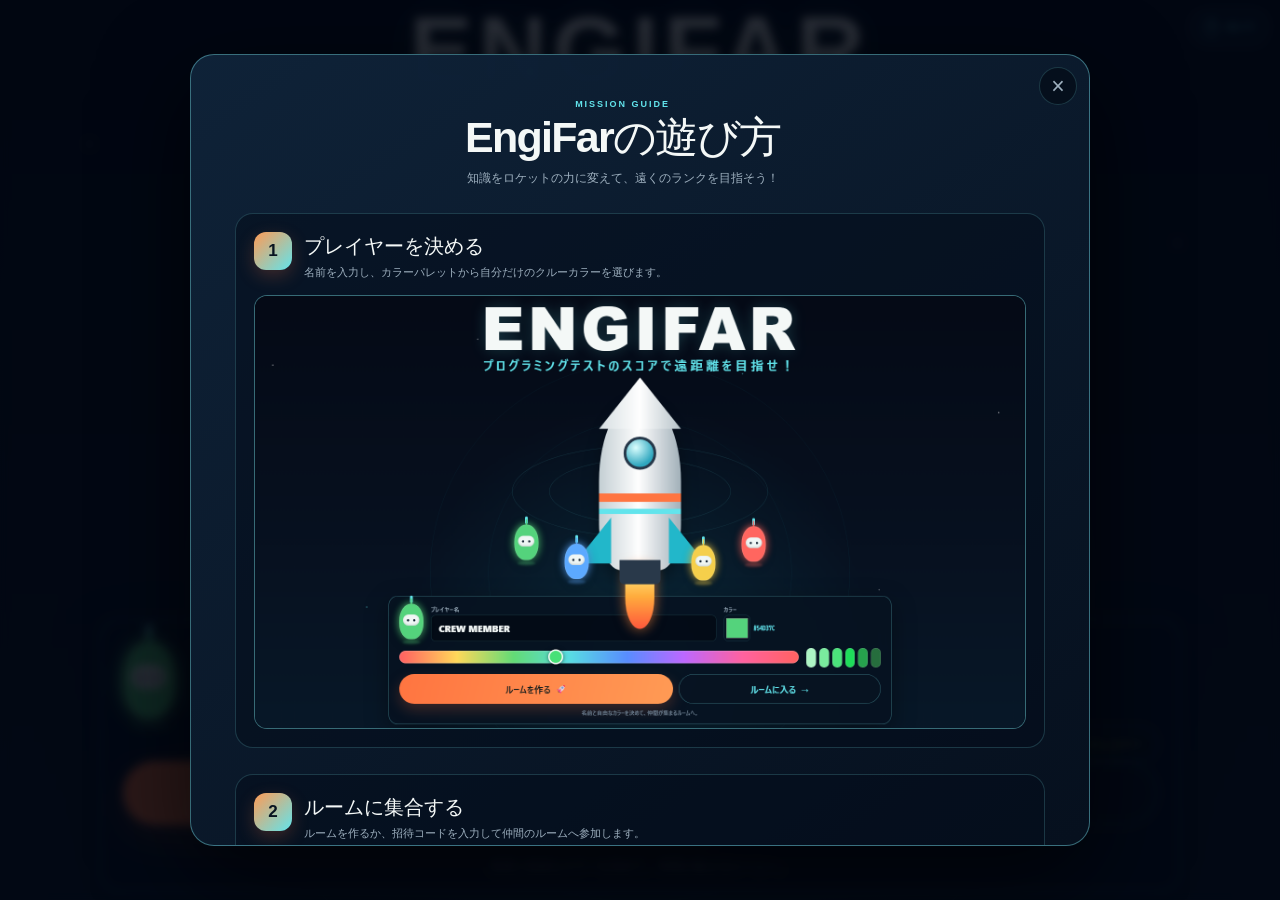
==== public/card.html @ 947705c9 "fix: harden quiz flow and server-side scoring # Conflicts: #	public/index.html #	src/questionLoop.ts" ====
<!doctype html>
<html lang="ja">
<head>
  <meta charset="UTF-8">
  <meta name="viewport" content="width=device-width, initial-scale=1, viewport-fit=cover">
  <meta name="theme-color" content="#07111f">
  <title>EngiFar | 自己紹介カード</title>
  <link rel="stylesheet" href="./style.css?v=20260824-rank">
  <script type="module" src="./script.js?v=20260825-progress-guard"></script>
</head>
<body>
  <div class="app-shell" id="app" data-page="card">
    <div class="space-background" aria-hidden="true"></div>

    <header class="topbar">
      <a class="brand" id="result-back-top" href="./result.html" aria-label="リザルトへ戻る">
        <span class="brand-mark" aria-hidden="true">E</span>
        <span><strong>EngiFar</strong><small>CREW PROFILE</small></span>
      </a>
      <div class="route-chip route-chip--complete"><span>05</span> CARD READY</div>
    </header>

    <main class="card-layout">
      <section class="card-preview-wrap" aria-labelledby="card-title">
        <div class="card-preview-head">
          <div><p class="eyebrow">YOUR MISSION MEMORY</p><h1 id="card-title">自己紹介カード完成！</h1></div>
          <span class="crew-avatar crew-avatar--medium" id="card-player-avatar" style="--crew-color:#54d37c" aria-hidden="true"><i></i></span>
        </div>
        <div class="canvas-frame"><canvas id="profile-card" width="1200" height="760">EngiFar自己紹介カード</canvas></div>
      </section>

      <aside class="card-controls">
        <div class="card-player-summary">
          <small>CREW MEMBER</small>
          <strong id="card-player-name">CREW MEMBER</strong>
          <div class="card-role-summary"><span>適正役割</span><b id="card-role">INTERFACE CREATOR</b></div>
          <p id="card-comment">画面の構造・見た目・動きを心地よく組み立てるクルー</p>
        </div>

        <dl class="card-mini-metrics">
          <div class="card-rank-metric"><dt>RANK</dt><dd id="card-rank">大空飛行級</dd></div>
          <div><dt>OUTPUT</dt><dd><b id="card-power">0</b>%</dd></div>
          <div><dt>SAFETY</dt><dd><b id="card-safety">0</b>%</dd></div>
          <div class="card-distance-metric"><dt>DISTANCE</dt><dd><b id="card-altitude">0</b> km</dd></div>
        </dl>

        <p class="save-note"><span aria-hidden="true">↓</span> PNG画像として端末に保存できます。</p>
        <button class="primary-button" id="save-card-button" type="button"><span id="save-card-label">PNGで保存</span><b aria-hidden="true">↓</b></button>
        <a class="secondary-button" id="result-back-link" href="./result.html">← リザルトへ戻る</a>
      </aside>
    </main>
  </div>
</body>
</html>
---- public/style.css ----
:root {
  color-scheme: dark;
  --night: #050a16;
  --night-2: #071426;
  --panel: rgba(12, 25, 43, 0.9);
  --panel-solid: #0c192b;
  --panel-soft: rgba(17, 38, 59, 0.78);
  --line: rgba(116, 220, 229, 0.2);
  --line-strong: rgba(116, 220, 229, 0.44);
  --cyan: #62e4ec;
  --cyan-deep: #22b7ca;
  --orange: #ff7541;
  --orange-bright: #ff9b55;
  --lime: #c9f765;
  --text: #f4f8f7;
  --muted: #9eb0bf;
  --quiet: #718496;
  --safe-top: max(10px, env(safe-area-inset-top));
  --safe-right: max(12px, env(safe-area-inset-right));
  --safe-bottom: max(10px, env(safe-area-inset-bottom));
  --safe-left: max(12px, env(safe-area-inset-left));
  font-family: "Segoe UI", "Yu Gothic UI", "Meiryo", sans-serif;
  font-synthesis: none;
}
* {
  box-sizing: border-box;
  margin: 0;
}

html,
body {
  width: 100%;
  height: 100%;
  overflow: hidden;
  background: var(--night);
}

body {
  color: var(--text);
  -webkit-font-smoothing: antialiased;
  text-rendering: optimizeLegibility;
}

button,
input,
a {
  font: inherit;
}

button,
a {
  -webkit-tap-highlight-color: transparent;
}

button {
  border: 0;
}

button:disabled,
button[aria-disabled="true"] {
  cursor: not-allowed;
  opacity: .42;
  filter: saturate(.55);
}

a {
  color: inherit;
  text-decoration: none;
}

[hidden] {
  display: none !important;
}

.sr-only {
  position: absolute;
  width: 1px;
  height: 1px;
  padding: 0;
  margin: -1px;
  overflow: hidden;
  clip: rect(0, 0, 0, 0);
  white-space: nowrap;
  border: 0;
}

.app-shell {
  position: relative;
  isolation: isolate;
  display: grid;
  grid-template-rows: 56px minmax(0, 1fr);
  width: 100%;
  height: 100dvh;
  min-height: 100dvh;
  overflow: hidden;
  padding: var(--safe-top) var(--safe-right) var(--safe-bottom) var(--safe-left);
  background:
    radial-gradient(circle at 50% 78%, rgba(26, 155, 173, 0.15), transparent 42%),
    linear-gradient(180deg, #050a16 0%, #071120 58%, #081828 100%);
}

.space-background {
  position: absolute;
  z-index: -2;
  inset: 0;
  overflow: hidden;
  pointer-events: none;
  background-image:
    radial-gradient(circle at 7% 16%, rgba(255,255,255,.8) 0 1px, transparent 1.8px),
    radial-gradient(circle at 18% 72%, rgba(98,228,236,.75) 0 1px, transparent 2px),
    radial-gradient(circle at 31% 10%, rgba(255,255,255,.65) 0 1px, transparent 1.8px),
    radial-gradient(circle at 43% 83%, rgba(255,255,255,.55) 0 1.2px, transparent 2px),
    radial-gradient(circle at 62% 18%, rgba(98,228,236,.7) 0 1px, transparent 2px),
    radial-gradient(circle at 78% 68%, rgba(255,255,255,.65) 0 1px, transparent 1.8px),
    radial-gradient(circle at 92% 27%, rgba(255,255,255,.75) 0 1.2px, transparent 2px);
  animation: stars-twinkle 3.2s ease-in-out infinite alternate;
}

.space-background::before,
.space-background::after {
  position: absolute;
  content: "";
  border: 1px solid rgba(65, 211, 224, 0.13);
  border-radius: 50%;
  left: 50%;
  top: 64%;
  transform: translate(-50%, -50%);
}

.space-background::before {
  width: min(74vw, 900px);
  aspect-ratio: 1;
}

.space-background::after {
  width: min(54vw, 650px);
  aspect-ratio: 1;
}

.space-background--bright {
  background-color: rgba(39, 91, 133, 0.08);
}

@keyframes stars-twinkle {
  50% { opacity: .62; }
}

.topbar {
  z-index: 20;
  align-self: stretch;
  display: flex;
  align-items: center;
  justify-content: space-between;
  gap: 16px;
  width: min(100%, 1180px);
  margin-inline: auto;
  min-width: 0;
}

.brand {
  display: inline-flex;
  align-items: center;
  gap: 10px;
  min-width: 0;
}

.brand-mark {
  display: grid;
  place-items: center;
  width: 34px;
  height: 34px;
  flex: 0 0 auto;
  border: 1px solid rgba(98, 228, 236, .46);
  border-radius: 10px;
  color: #08121f;
  background: linear-gradient(135deg, var(--cyan), var(--orange-bright));
  box-shadow: 0 0 22px rgba(98, 228, 236, .16);
  font-family: "Arial Black", "Segoe UI", sans-serif;
  font-size: 18px;
  font-weight: 900;
}

.brand > span:last-child {
  display: grid;
  min-width: 0;
}

.brand strong {
  font-family: "Arial Black", "Segoe UI", sans-serif;
  font-size: 20px;
  line-height: 1;
  letter-spacing: .03em;
}

.brand small {
  margin-top: 4px;
  color: var(--quiet);
  font-size: 8px;
  font-weight: 800;
  letter-spacing: .18em;
}

.route-chip {
  display: inline-flex;
  align-items: center;
  gap: 8px;
  height: 32px;
  padding: 0 12px;
  white-space: nowrap;
  border: 1px solid var(--line);
  border-radius: 999px;
  color: var(--muted);
  background: rgba(7, 16, 29, .72);
  font-size: 10px;
  font-weight: 800;
  letter-spacing: .12em;
}

.route-chip span {
  color: var(--cyan);
}

.route-chip--complete {
  border-color: rgba(201, 247, 101, .32);
}

.route-chip--complete span {
  color: var(--lime);
}

.eyebrow {
  margin: 0;
  color: var(--cyan);
  font-size: 10px;
  font-weight: 900;
  letter-spacing: .18em;
  text-transform: uppercase;
}

.primary-button,
.secondary-button {
  display: inline-flex;
  align-items: center;
  justify-content: center;
  gap: 10px;
  min-height: 52px;
  padding: 0 20px;
  border-radius: 999px;
  cursor: pointer;
  font-weight: 900;
  transition: transform .16s ease, filter .16s ease, border-color .16s ease, background .16s ease;
}

.primary-button {
  color: #111b1c;
  background: linear-gradient(105deg, var(--orange), var(--orange-bright));
  box-shadow: 0 12px 32px rgba(255, 117, 65, .24);
}

.primary-button b {
  font-size: 18px;
}

.primary-button:hover,
.secondary-button:hover {
  transform: translateY(-2px);
  filter: brightness(1.06);
}

.primary-button:active,
.secondary-button:active {
  transform: translateY(0);
}

.primary-button:disabled {
  cursor: default;
  color: var(--muted);
  background: rgba(92, 111, 128, .22);
  box-shadow: none;
  transform: none;
  filter: none;
}

.secondary-button {
  min-height: 46px;
  border: 1px solid var(--line-strong);
  color: var(--cyan);
  background: rgba(8, 20, 35, .78);
}

:focus-visible {
  outline: 3px solid var(--lime);
  outline-offset: 3px;
}

/* Crew character */
.crew-avatar {
  --crew-size: 52px;
  position: relative;
  display: inline-block;
  width: calc(var(--crew-size) * .68);
  height: var(--crew-size);
  flex: 0 0 auto;
  border: 1px solid rgba(255, 255, 255, .18);
  border-radius: 48% 48% 44% 44%;
  background: var(--crew-color, #54d37c);
  box-shadow: 0 8px 22px rgba(0, 0, 0, .28), 0 0 18px var(--crew-color, #54d37c);
  animation: crew-bob 3.4s ease-in-out infinite;
}

.crew-avatar::before {
  position: absolute;
  content: "";
  left: 50%;
  bottom: 100%;
  width: 3px;
  height: 18%;
  border-radius: 3px;
  background: var(--crew-color, #54d37c);
  box-shadow: 0 -4px 0 1.5px var(--cyan);
  transform: translateX(-50%);
}

.crew-avatar::after {
  position: absolute;
  content: "";
  z-index: -1;
  left: 12%;
  right: 12%;
  top: 105%;
  height: 10%;
  border-radius: 50%;
  background: var(--crew-color, #54d37c);
  opacity: .24;
  filter: blur(2px);
}

.crew-avatar > i {
  position: absolute;
  left: 15%;
  top: 30%;
  width: 70%;
  height: 32%;
  border-radius: 999px;
  background: #f0f7f5;
  box-shadow: inset 0 -2px 4px rgba(14, 29, 40, .16);
}

.crew-avatar > i::before {
  position: absolute;
  content: "";
  inset: 0;
  background:
    radial-gradient(circle at 31% 52%, #122232 0 8%, transparent 10%),
    radial-gradient(circle at 69% 52%, #122232 0 8%, transparent 10%);
}

.crew-avatar--tiny { --crew-size: 28px; box-shadow: 0 0 9px var(--crew-color); }
.crew-avatar--small { --crew-size: 40px; }
.crew-avatar--medium { --crew-size: 54px; }
.crew-avatar--large { --crew-size: 72px; }

@keyframes crew-bob {
  0%, 100% { translate: 0 0; }
  50% { translate: 0 -5px; }
}

/* Home */
.home-layout {
  z-index: 1;
  align-self: stretch;
  display: grid;
  grid-template-columns: minmax(0, 1fr) minmax(340px, 420px);
  align-items: center;
  gap: clamp(28px, 6vw, 86px);
  width: min(100%, 1080px);
  min-height: 0;
  margin-inline: auto;
  padding: 12px clamp(10px, 2vw, 24px) 18px;
}

.home-intro {
  min-width: 0;
}

.home-intro h1 {
  margin: 8px 0 10px;
  font-family: "Arial Black", "Yu Gothic UI", sans-serif;
  font-size: clamp(44px, 6.4vw, 78px);
  line-height: 1.03;
  letter-spacing: -.04em;
}

.home-intro h1 em {
  color: transparent;
  background: linear-gradient(90deg, var(--cyan), #c9d6bd 47%, var(--orange-bright));
  -webkit-background-clip: text;
  background-clip: text;
  font-style: normal;
}

.home-lead {
  max-width: 510px;
  margin: 0;
  color: var(--muted);
  font-size: clamp(14px, 1.5vw, 17px);
  font-weight: 700;
  line-height: 1.8;
}

.crew-constellation {
  position: relative;
  width: min(100%, 480px);
  height: clamp(126px, 19vh, 170px);
  margin-top: 14px;
}

.crew-constellation .orbit {
  position: absolute;
  left: 5%;
  right: 3%;
  top: 24%;
  height: 70%;
  border: 1px solid rgba(98, 228, 236, .2);
  border-radius: 50%;
  transform: rotate(-5deg);
}

.crew-constellation .orbit--two {
  left: 18%;
  right: 18%;
  top: 38%;
  height: 45%;
  border-color: rgba(255, 117, 65, .18);
  transform: rotate(8deg);
}

.crew-constellation .crew-avatar {
  position: absolute;
}

.crew-pos--one { left: 6%; top: 46%; animation-delay: -.4s; }
.crew-pos--two { left: 24%; top: 22%; animation-delay: -1.2s; }
.crew-pos--three { left: 48%; top: 53%; animation-delay: -2s; }
.crew-pos--four { left: 66%; top: 18%; animation-delay: -.8s; }
.crew-pos--five { left: 88%; top: 47%; animation-delay: -1.7s; }

.crew-constellation > strong {
  position: absolute;
  left: 50%;
  bottom: 0;
  padding: 5px 10px;
  border: 1px solid var(--line);
  border-radius: 999px;
  color: var(--quiet);
  background: rgba(6, 13, 25, .75);
  font-size: 8px;
  letter-spacing: .16em;
  transform: translateX(-50%);
}

.mission-facts {
  display: grid;
  grid-template-columns: repeat(3, 1fr);
  gap: 8px;
  max-width: 520px;
  margin: 10px 0 0;
  padding: 0;
  list-style: none;
}

.mission-facts li {
  display: flex;
  align-items: center;
  gap: 8px;
  min-width: 0;
  padding: 10px 12px;
  border: 1px solid var(--line);
  border-radius: 13px;
  background: rgba(9, 22, 38, .58);
}

.mission-facts b {
  color: var(--cyan);
  font-size: 24px;
  line-height: 1;
}

.mission-facts b span {
  font-size: 11px;
}

.mission-facts li > span {
  color: var(--muted);
  font-size: 10px;
  font-weight: 800;
}

.setup-card {
  display: grid;
  gap: 15px;
  width: 100%;
  min-width: 0;
  padding: clamp(18px, 3vh, 28px);
  border: 1px solid var(--line-strong);
  border-radius: 26px;
  background:
    linear-gradient(145deg, rgba(20, 43, 65, .94), rgba(8, 19, 34, .96));
  box-shadow: 0 26px 70px rgba(0, 0, 0, .38), inset 0 1px rgba(255,255,255,.04);
  animation: panel-enter .55s ease both;
}

@keyframes panel-enter {
  from { opacity: 0; transform: translateY(10px); }
}

.setup-heading {
  display: flex;
  align-items: center;
  gap: 16px;
}

.setup-heading h2 {
  margin: 5px 0 0;
  font-size: clamp(19px, 2.2vw, 25px);
}

.player-avatar-wrap {
  position: relative;
  display: grid;
  place-items: center;
  width: 84px;
  height: 84px;
  flex: 0 0 auto;
  border: 1px solid var(--line);
  border-radius: 22px;
  background: radial-gradient(circle, rgba(98,228,236,.12), transparent 70%);
}

.ready-dot {
  position: absolute;
  right: 6px;
  bottom: 6px;
  width: 13px;
  height: 13px;
  border: 3px solid var(--panel-solid);
  border-radius: 50%;
  background: var(--lime);
  box-shadow: 0 0 10px rgba(201,247,101,.5);
}

.field-group {
  display: grid;
  gap: 7px;
}

.field-group > span,
.color-section-head > span {
  color: var(--muted);
  font-size: 11px;
  font-weight: 900;
  letter-spacing: .06em;
}

.field-group input {
  width: 100%;
  height: 48px;
  padding: 0 15px;
  border: 1px solid rgba(157, 179, 197, .26);
  border-radius: 13px;
  outline: 0;
  color: var(--text);
  background: rgba(4, 12, 24, .72);
  font-weight: 800;
}

.field-group input:focus {
  border-color: var(--cyan);
  box-shadow: 0 0 0 3px rgba(98, 228, 236, .12);
}

.color-section {
  display: grid;
  gap: 9px;
  min-width: 0;
}

.color-section-head {
  display: flex;
  align-items: center;
  justify-content: space-between;
  gap: 12px;
}

.native-color {
  display: inline-flex;
  align-items: center;
  gap: 8px;
  cursor: pointer;
}

.native-color input {
  width: 36px;
  height: 28px;
  padding: 2px;
  border: 1px solid var(--line-strong);
  border-radius: 9px;
  background: transparent;
  cursor: pointer;
}

.native-color output {
  min-width: 62px;
  color: var(--cyan);
  font: 800 11px ui-monospace, "Cascadia Code", monospace;
}

.hue-control {
  display: block;
  min-width: 0;
}

.hue-control input {
  width: 100%;
  height: 18px;
  margin: 0;
  appearance: none;
  border: 2px solid rgba(255,255,255,.16);
  border-radius: 999px;
  outline: 0;
  background: linear-gradient(90deg, #ff6262, #ffd95a, #63dc77, #58dbe4, #598dff, #be68ff, #ff62a2, #ff6262);
  cursor: pointer;
}

.hue-control input::-webkit-slider-thumb {
  width: 23px;
  height: 23px;
  appearance: none;
  border: 3px solid #fff;
  border-radius: 50%;
  background: hsl(var(--selected-hue, 145) 72% 58%);
  box-shadow: 0 1px 8px rgba(0,0,0,.55);
}

.hue-control input::-moz-range-thumb {
  width: 18px;
  height: 18px;
  border: 3px solid #fff;
  border-radius: 50%;
  background: hsl(var(--selected-hue, 145) 72% 58%);
}

.tone-palette {
  display: grid;
  grid-template-columns: repeat(6, 1fr);
  gap: 7px;
}

.tone-button {
  position: relative;
  min-width: 0;
  height: 31px;
  border: 1px solid rgba(255,255,255,.22);
  border-radius: 10px;
  background: var(--tone);
  cursor: pointer;
}

.tone-button[aria-pressed="true"] {
  outline: 2px solid #fff;
  outline-offset: 2px;
}

.setup-note {
  margin: -2px 0 0;
  color: var(--quiet);
  font-size: 11px;
  font-weight: 700;
}

.setup-note span {
  color: var(--lime);
}

.setup-card .primary-button {
  width: 100%;
}

/* Quiz */
.player-chip {
  display: inline-flex;
  align-items: center;
  gap: 9px;
  min-width: 0;
  max-width: 44vw;
  padding: 5px 11px;
  border: 1px solid var(--line);
  border-radius: 999px;
  background: rgba(7, 16, 29, .72);
}

.player-chip strong {
  overflow: hidden;
  color: var(--muted);
  font-size: 11px;
  text-overflow: ellipsis;
  white-space: nowrap;
}

.quiz-layout {
  z-index: 1;
  display: grid;
  place-items: center;
  width: 100%;
  min-width: 0;
  min-height: 0;
  padding: 10px clamp(4px, 2vw, 20px) 14px;
}

.quiz-card {
  display: grid;
  grid-template-rows: auto 5px minmax(112px, 1fr) auto auto;
  gap: clamp(8px, 1.5vh, 14px);
  width: min(100%, 980px);
  min-width: 0;
  height: min(100%, 650px);
  min-height: 0;
  padding: clamp(13px, 2.5vh, 23px);
  border: 1px solid var(--line-strong);
  border-radius: 24px;
  background: linear-gradient(145deg, rgba(16, 34, 54, .96), rgba(7, 17, 31, .97));
  box-shadow: 0 24px 70px rgba(0, 0, 0, .4);
}

.quiz-head {
  display: flex;
  align-items: center;
  justify-content: space-between;
  gap: 12px;
  min-width: 0;
}

.question-count {
  display: flex;
  align-items: baseline;
  gap: 6px;
  margin-top: 2px;
}

.question-count strong {
  font-family: "Arial Black", "Segoe UI", sans-serif;
  font-size: clamp(26px, 4vh, 40px);
  line-height: 1;
}

.question-count span {
  color: var(--quiet);
  font-size: 12px;
  font-weight: 800;
}

.quiz-head-side {
  display: flex;
  align-items: center;
  gap: 7px;
}

.category-chip,
.difficulty-chip {
  display: inline-flex;
  align-items: center;
  height: 27px;
  padding: 0 10px;
  border-radius: 999px;
  font-size: 9px;
  font-weight: 900;
  letter-spacing: .06em;
}

.category-chip {
  border: 1px solid rgba(98, 228, 236, .3);
  color: var(--cyan);
  background: rgba(98, 228, 236, .08);
}

.difficulty-chip {
  color: #1c2111;
  background: var(--lime);
}

.progress-track {
  overflow: hidden;
  height: 5px;
  border-radius: 99px;
  background: rgba(129, 154, 174, .17);
}

.progress-track i {
  display: block;
  width: 4.2%;
  height: 100%;
  border-radius: inherit;
  background: linear-gradient(90deg, var(--cyan), var(--lime));
  box-shadow: 0 0 12px rgba(98,228,236,.4);
  transition: width .3s ease;
}

.question-zone {
  display: grid;
  grid-template-rows: auto minmax(0, 1fr);
  min-height: 0;
  min-width: 0;
  overflow: hidden;
  border: 1px solid rgba(120, 161, 187, .17);
  border-radius: 18px;
  background: rgba(4, 13, 25, .55);
}

.timer-dial {
  --timer-color: var(--orange);
  position: relative;
  display: flex;
  align-items: center;
  justify-content: space-between;
  width: 100%;
  min-height: 58px;
  padding: 10px 20px 12px;
  border-bottom: 1px solid rgba(120, 161, 187, .14);
  background: rgba(15, 31, 49, .62);
}

.timer-dial::after {
  position: absolute;
  left: 0;
  bottom: -1px;
  width: calc(var(--timer-progress) * 100%);
  height: 4px;
  content: "";
  background: var(--timer-color);
  box-shadow: 0 0 12px color-mix(in srgb, var(--timer-color) 55%, transparent);
  transition: width .16s linear;
}

.timer-dial span {
  color: var(--muted);
  font-size: 12px;
  font-weight: 900;
  letter-spacing: .08em;
}

.timer-dial small {
  margin-left: 5px;
  color: var(--timer-color);
  font-size: 12px;
  font-weight: 900;
}

.timer-dial strong {
  color: var(--timer-color);
  font-family: "Arial Black", "Segoe UI", sans-serif;
  font-size: 30px;
  line-height: .95;
}

.quiz-card[data-mode="review"] .timer-dial {
  --timer-color: var(--cyan);
}

.question-copy {
  display: grid;
  align-content: start;
  gap: clamp(11px, 1.8vh, 18px);
  min-width: 0;
  padding: clamp(14px, 2.4vh, 24px) clamp(15px, 2.5vw, 26px) clamp(16px, 2.6vh, 26px);
}

.question-prompt,
.question-fill {
  min-width: 0;
}

.question-row-label {
  display: block;
  margin-bottom: 6px;
  color: var(--cyan);
  font-size: 9px;
  font-weight: 900;
  letter-spacing: .15em;
}

.question-instruction {
  margin: 0;
  color: var(--text);
  font-size: clamp(12px, 1.45vw, 15px);
  font-weight: 800;
  line-height: 1.55;
}

.question-copy pre {
  overflow: hidden;
  margin: 0;
  min-height: 64px;
  padding: 14px 16px;
  border: 1px solid rgba(201, 247, 101, .28);
  border-radius: 13px;
  color: var(--lime);
  background: rgba(13, 28, 18, .72);
  font: 800 clamp(13px, 1.7vw, 18px)/1.5 ui-monospace, "Cascadia Code", "Yu Gothic UI", monospace;
  text-align: center;
  white-space: pre-wrap;
  overflow-wrap: anywhere;
}

.answer-grid {
  display: grid;
  grid-template-columns: repeat(2, minmax(0, 1fr));
  gap: 9px;
  min-width: 0;
}

.answer-button {
  position: relative;
  display: grid;
  grid-template-columns: 28px minmax(0, 1fr);
  align-items: center;
  gap: 10px;
  min-height: clamp(48px, 7.6vh, 66px);
  padding: 8px 12px;
  border: 1px solid rgba(134, 162, 184, .22);
  border-radius: 14px;
  color: var(--text);
  background: rgba(15, 31, 49, .82);
  cursor: pointer;
  text-align: left;
  font-size: clamp(11px, 1.3vw, 14px);
  font-weight: 800;
  overflow-wrap: anywhere;
  transition: border-color .15s ease, background .15s ease, transform .15s ease;
}

.answer-button:hover:not(:disabled) {
  border-color: var(--cyan);
  transform: translateY(-1px);
}

.answer-button > span:first-child {
  display: grid;
  place-items: center;
  width: 27px;
  height: 27px;
  border: 1px solid rgba(158, 180, 198, .32);
  border-radius: 8px;
  color: var(--muted);
  font-size: 10px;
}

.answer-button.is-selected {
  border-color: var(--orange);
  background: rgba(255, 117, 65, .13);
}

.answer-button.is-selected > span:first-child {
  border-color: var(--orange);
  color: #141b1b;
  background: var(--orange);
}

.answer-button.is-answer {
  border-color: var(--lime);
  background: rgba(201, 247, 101, .13);
}

.answer-button.is-answer > span:first-child {
  border-color: var(--lime);
  color: #17200f;
  background: var(--lime);
}

.answer-button:disabled {
  cursor: default;
}

.answer-button.is-muted {
  opacity: .55;
}

.feedback-bar {
  display: grid;
  grid-template-columns: 34px minmax(0, 1fr) auto;
  align-items: center;
  gap: 10px;
  min-height: 62px;
  padding: 9px 12px;
  border: 1px solid rgba(98, 228, 236, .16);
  border-radius: 14px;
  background: rgba(5, 16, 29, .72);
}

.feedback-icon {
  display: grid;
  place-items: center;
  width: 32px;
  height: 32px;
  border-radius: 50%;
  color: var(--lime);
  background: rgba(201, 247, 101, .09);
}

.feedback-bar strong {
  display: block;
  font-size: clamp(10px, 1.25vw, 13px);
}

.feedback-bar p {
  margin: 3px 0 0;
  color: var(--muted);
  font-size: clamp(9px, 1.05vw, 11px);
  line-height: 1.35;
}

.correct-confetti {
  position: fixed;
  z-index: 100;
  inset: 0;
  overflow: hidden;
  pointer-events: none;
}

.confetti-piece {
  position: absolute;
  bottom: -12px;
  width: 8px;
  height: 15px;
  border-radius: 2px;
  background: var(--confetti-color, #ffd83d);
  box-shadow: 0 0 7px rgba(255, 213, 45, .42);
  opacity: 0;
  animation: correct-confetti-burst 1.55s cubic-bezier(.2,.7,.28,1) var(--confetti-delay, 0s) both;
}

.confetti-piece--left { left: 8px; }
.confetti-piece--right { right: 8px; }

.confetti-piece:nth-child(3n) { width: 6px; height: 11px; }
.confetti-piece:nth-child(4n) { border-radius: 50%; }

@keyframes correct-confetti-burst {
  0% { opacity: 0; transform: translate(0, 20px) rotate(0deg) scale(.7); }
  10% { opacity: 1; }
  52% { opacity: 1; transform: translate(var(--confetti-apex-x), var(--confetti-apex-y)) rotate(var(--confetti-rotate)) scale(1); }
  100% { opacity: 0; transform: translate(var(--confetti-x), var(--confetti-end-y)) rotate(calc(var(--confetti-rotate) + 180deg)) scale(.82); }
}

.review-count {
  display: grid;
  place-items: center;
  width: 34px;
  height: 34px;
  border: 1px solid var(--line-strong);
  border-radius: 50%;
  color: var(--cyan);
  font-family: "Arial Black", "Segoe UI", sans-serif;
}

/* Rocket */
.rocket-shell {
  display: block;
  padding: 0;
}

.topbar--overlay {
  position: absolute;
  z-index: 30;
  left: 50%;
  top: var(--safe-top);
  width: min(calc(100% - var(--safe-left) - var(--safe-right)), 1180px);
  height: 48px;
  transform: translateX(-50%);
}

.flight-scene {
  position: relative;
  width: 100%;
  height: 100dvh;
  overflow: hidden;
  background: #112a42;
}

.sky-layer {
  position: absolute;
  inset: 0;
  opacity: 0;
  transition: opacity 1.2s ease;
}

.sky-layer--ground {
  opacity: 1;
  background:
    linear-gradient(180deg, #0c1730 0%, #224f76 54%, #538e98 75%, #253b31 76%, #102218 100%);
}

.sky-layer--ground::after {
  position: absolute;
  content: "";
  left: -10%;
  right: -10%;
  bottom: 16%;
  height: 18%;
  border-radius: 50% 50% 0 0;
  background: linear-gradient(180deg, rgba(52,102,76,.7), #0f241b);
}

.sky-layer--upper {
  background: linear-gradient(180deg, #091226 0%, #173c66 52%, #4f91b0 100%);
}

.sky-layer--space {
  background:
    radial-gradient(circle at 65% 20%, rgba(94, 88, 187, .22), transparent 35%),
    linear-gradient(180deg, #030610, #071123 66%, #12324d);
}

[data-flight-state="countdown"] .sky-layer--upper,
[data-flight-state="flying"] .sky-layer--upper,
[data-flight-state="complete"] .sky-layer--upper {
  opacity: 1;
}

[data-flight-state="flying"] .sky-layer--space,
[data-flight-state="complete"] .sky-layer--space {
  opacity: 1;
}

.flight-stars {
  position: absolute;
  inset: 0;
  opacity: 0;
  background-image:
    radial-gradient(circle at 12% 18%, #fff 0 1px, transparent 1.8px),
    radial-gradient(circle at 26% 41%, var(--cyan) 0 1px, transparent 2px),
    radial-gradient(circle at 39% 12%, #fff 0 1px, transparent 1.8px),
    radial-gradient(circle at 56% 34%, #fff 0 1.2px, transparent 2px),
    radial-gradient(circle at 72% 16%, var(--cyan) 0 1px, transparent 2px),
    radial-gradient(circle at 87% 43%, #fff 0 1px, transparent 1.8px),
    radial-gradient(circle at 94% 8%, #fff 0 1px, transparent 1.8px);
  transition: opacity 1s ease;
}

[data-flight-state="flying"] .flight-stars,
[data-flight-state="complete"] .flight-stars {
  opacity: .9;
  animation: stars-twinkle 1.8s ease-in-out infinite alternate;
}

.speed-lines {
  position: absolute;
  inset: -30%;
  opacity: 0;
  background: repeating-linear-gradient(90deg, transparent 0 7%, rgba(255,255,255,.22) 7.1% 7.2%, transparent 7.3% 15%);
  transform: perspective(380px) rotateX(64deg);
}

[data-flight-state="flying"] .speed-lines {
  opacity: .18;
  animation: speed-lines .42s linear infinite;
}

@keyframes speed-lines {
  to { translate: 0 90px; }
}

.launch-status {
  position: absolute;
  z-index: 14;
  left: max(var(--safe-left), calc(50% - 550px));
  top: max(72px, calc(var(--safe-top) + 58px));
  display: flex;
  align-items: center;
  gap: 10px;
  max-width: min(70vw, 340px);
  padding: 9px 13px;
  border: 1px solid var(--line);
  border-radius: 14px;
  background: rgba(4, 12, 25, .68);
  backdrop-filter: blur(10px);
}

.status-light {
  width: 9px;
  height: 9px;
  flex: 0 0 auto;
  border-radius: 50%;
  background: var(--orange);
  box-shadow: 0 0 12px var(--orange);
  animation: status-pulse 1.2s ease-in-out infinite;
}

[data-flight-state="ready"] .status-light,
[data-flight-state="complete"] .status-light {
  background: var(--lime);
  box-shadow: 0 0 12px var(--lime);
}

[data-flight-state="flying"] .status-light {
  background: var(--cyan);
  box-shadow: 0 0 12px var(--cyan);
}

@keyframes status-pulse {
  50% { opacity: .4; }
}

.launch-status small,
.launch-status strong {
  display: block;
}

.launch-status small {
  color: var(--cyan);
  font-size: 8px;
  font-weight: 900;
  letter-spacing: .14em;
}

.launch-status strong {
  margin-top: 3px;
  font-size: clamp(11px, 1.5vw, 14px);
}

.flight-steps {
  position: absolute;
  z-index: 14;
  right: max(var(--safe-right), calc(50% - 550px));
  top: max(78px, calc(var(--safe-top) + 62px));
  display: flex;
  gap: 4px;
  margin: 0;
  padding: 0;
  list-style: none;
}

.flight-steps li {
  display: inline-flex;
  align-items: center;
  gap: 5px;
  padding: 6px 8px;
  border-radius: 99px;
  color: rgba(224,235,238,.48);
  font-size: 9px;
  font-weight: 900;
}

.flight-steps li span {
  display: grid;
  place-items: center;
  width: 18px;
  height: 18px;
  border: 1px solid currentColor;
  border-radius: 50%;
}

.flight-steps li.is-current {
  color: var(--text);
  background: rgba(98,228,236,.13);
}

.flight-steps li.is-done {
  color: var(--lime);
}

.rocket-wrap {
  position: absolute;
  z-index: 8;
  left: 50%;
  bottom: clamp(98px, 13vh, 140px);
  width: clamp(105px, 14vw, 152px);
  transform: translateX(-50%);
  transform-origin: 50% 75%;
}

.rocket-svg {
  position: relative;
  z-index: 2;
  display: block;
  width: 100%;
  height: auto;
  filter: drop-shadow(0 18px 18px rgba(0,0,0,.32));
}

.rocket-glow {
  position: absolute;
  left: 50%;
  bottom: 0;
  width: 130%;
  height: 35%;
  border-radius: 50%;
  background: radial-gradient(circle, rgba(255,149,70,.4), transparent 68%);
  transform: translateX(-50%);
  filter: blur(8px);
}

.rocket-flame {
  opacity: 0;
  transform-box: fill-box;
  transform-origin: 50% 0;
}

.rocket-hatch {
  opacity: 1;
  transition: opacity .3s ease;
}

[data-flight-state="ready"] .rocket-hatch,
[data-flight-state="countdown"] .rocket-hatch,
[data-flight-state="flying"] .rocket-hatch,
[data-flight-state="complete"] .rocket-hatch {
  opacity: 0;
}

[data-flight-state="countdown"] .rocket-wrap {
  animation: rocket-shake .12s linear infinite alternate;
}

[data-flight-state="countdown"] .rocket-flame,
[data-flight-state="flying"] .rocket-flame {
  opacity: 1;
  animation: flame-flicker .25s ease-in-out infinite alternate;
}

@keyframes rocket-shake {
  to { margin-left: 2px; rotate: .45deg; }
}

@keyframes flame-flicker {
  to { transform: scaleY(1.25) scaleX(.9); }
}

.rocket-smoke {
  position: absolute;
  z-index: 1;
  left: 50%;
  top: 80%;
  width: 100%;
  height: 80px;
  opacity: 0;
  transform: translateX(-50%);
}

.rocket-smoke i {
  position: absolute;
  left: 50%;
  top: 0;
  width: 46px;
  height: 46px;
  border-radius: 50%;
  background: rgba(227, 236, 235, .75);
  filter: blur(2px);
}

.rocket-smoke i:nth-child(2) { margin-left: -34px; animation-delay: -.2s; }
.rocket-smoke i:nth-child(3) { margin-left: 18px; animation-delay: -.4s; }
.rocket-smoke i:nth-child(4) { margin-left: -10px; animation-delay: -.6s; }

[data-flight-state="countdown"] .rocket-smoke,
[data-flight-state="flying"] .rocket-smoke {
  opacity: 1;
}

[data-flight-state="countdown"] .rocket-smoke i,
[data-flight-state="flying"] .rocket-smoke i {
  animation: smoke-puff .8s ease-out infinite;
}

@keyframes smoke-puff {
  to { opacity: 0; transform: translate(-8px, 65px) scale(1.65); }
}

.boarding-lineup {
  position: absolute;
  z-index: 9;
  left: 50%;
  bottom: clamp(92px, 12vh, 124px);
  width: 1px;
  height: 1px;
}

.boarder {
  --crew-size: 50px;
  position: absolute;
  left: 0;
  bottom: 0;
  animation: crew-board 1.35s cubic-bezier(.35,.08,.25,1) var(--delay) both;
}

.boarder b {
  position: absolute;
  left: 50%;
  top: 112%;
  padding: 2px 5px;
  border-radius: 5px;
  color: #0b1520;
  background: var(--lime);
  font-size: 7px;
  transform: translateX(-50%);
}

@keyframes crew-board {
  0% { opacity: 1; transform: translateX(var(--start-x)) scale(1); }
  42% { opacity: 1; transform: translateX(0) translateY(-4px) scale(1); }
  65% { opacity: 1; transform: translateX(0) translateY(-18px) scale(.82); }
  100% { opacity: 0; transform: translateX(0) translateY(-112px) scale(.18); }
}

.launch-pad {
  position: absolute;
  z-index: 6;
  left: 50%;
  bottom: clamp(66px, 9vh, 94px);
  width: clamp(220px, 35vw, 440px);
  height: 42px;
  transform: translateX(-50%);
}

.launch-pad i {
  position: absolute;
  inset: 0;
  border: 1px solid rgba(98,228,236,.32);
  border-radius: 50%;
  background: radial-gradient(ellipse, rgba(98,228,236,.22), rgba(4,11,20,.86) 65%);
  box-shadow: 0 0 30px rgba(98,228,236,.14);
}

.launch-pad span {
  position: absolute;
  left: 50%;
  top: -10px;
  width: 2px;
  height: 52px;
  background: rgba(98,228,236,.2);
}

.countdown {
  position: absolute;
  z-index: 18;
  left: 50%;
  top: 40%;
  color: var(--text);
  font-family: "Arial Black", "Segoe UI", sans-serif;
  font-size: clamp(72px, 15vw, 150px);
  line-height: 1;
  text-shadow: 0 0 35px rgba(98,228,236,.55);
  transform: translate(-50%, -50%);
}

.countdown.is-visible {
  animation: countdown-pop .75s ease both;
}

@keyframes countdown-pop {
  from { opacity: 0; transform: translate(-50%, -50%) scale(.55); }
  25% { opacity: 1; transform: translate(-50%, -50%) scale(1); }
  to { opacity: 0; transform: translate(-50%, -50%) scale(1.35); }
}

.spark-event {
  position: absolute;
  z-index: 13;
  left: 50%;
  top: 34%;
  display: grid;
  place-items: center;
  width: 1px;
  height: 1px;
  opacity: 0;
}

.spark-event.is-visible {
  opacity: 1;
}

.spark-ring {
  position: absolute;
  width: 140px;
  height: 140px;
  border: 3px solid var(--cyan);
  border-radius: 50%;
  animation: spark-ring 1.2s ease-out both;
}

.spark-core {
  color: var(--lime);
  font-size: 80px;
  text-shadow: 0 0 40px var(--cyan);
  animation: spark-core .8s ease-out both;
}

@keyframes spark-ring {
  from { opacity: 1; transform: scale(.1); }
  to { opacity: 0; transform: scale(3); }
}

@keyframes spark-core {
  from { opacity: 0; transform: scale(.1) rotate(-40deg); }
  45% { opacity: 1; }
  to { opacity: .85; transform: scale(1) rotate(0); }
}

.flight-action {
  position: absolute;
  z-index: 20;
  left: 50%;
  bottom: var(--safe-bottom);
  width: min(calc(100% - 28px), 370px);
  transform: translateX(-50%);
}

.launch-button {
  width: 100%;
}

/* Result */
.result-layout {
  z-index: 1;
  display: grid;
  grid-template-columns: minmax(300px, .9fr) minmax(400px, 1.1fr);
  align-items: center;
  gap: clamp(28px, 6vw, 82px);
  width: min(100%, 1080px);
  min-height: 0;
  min-width: 0;
  margin-inline: auto;
  padding: 12px clamp(10px, 2vw, 24px) 18px;
}

.result-visual {
  position: relative;
  justify-self: stretch;
  height: min(58vh, 520px);
  min-height: 310px;
}

.result-orbit {
  position: absolute;
  left: 50%;
  top: 46%;
  width: min(34vw, 390px);
  aspect-ratio: 1;
  border: 1px solid rgba(98,228,236,.22);
  border-radius: 50%;
  transform: translate(-50%, -50%) rotate(-12deg);
  animation: result-orbit-spin 18s linear infinite;
}

.result-orbit::before,
.result-orbit::after {
  position: absolute;
  content: "";
  border: 1px dashed rgba(201,247,101,.2);
  border-radius: 50%;
  inset: 12%;
}

.result-orbit::after {
  inset: 28%;
  border-style: solid;
  border-color: rgba(255,117,65,.2);
}

.result-orbit i {
  position: absolute;
  width: 8px;
  height: 8px;
  border-radius: 50%;
  background: var(--cyan);
  box-shadow: 0 0 14px var(--cyan);
}

.result-orbit i:nth-child(1) { left: 12%; top: 18%; }
.result-orbit i:nth-child(2) { right: 3%; top: 46%; background: var(--orange); box-shadow: 0 0 14px var(--orange); }
.result-orbit i:nth-child(3) { left: 30%; bottom: 0; background: var(--lime); box-shadow: 0 0 14px var(--lime); }

@keyframes result-orbit-spin {
  to { transform: translate(-50%, -50%) rotate(348deg); }
}

.result-planet {
  position: absolute;
  left: 50%;
  top: 46%;
  width: min(19vw, 218px);
  aspect-ratio: 1;
  overflow: hidden;
  border: 2px solid rgba(98,228,236,.55);
  border-radius: 50%;
  background:
    radial-gradient(circle at 35% 28%, rgba(255,255,255,.42) 0 2%, transparent 3%),
    radial-gradient(circle at 68% 62%, rgba(201,247,101,.28) 0 13%, transparent 14%),
    linear-gradient(145deg, #307e9a, #163d69 62%, #14294d);
  box-shadow: inset -24px -20px 40px rgba(3,8,18,.45), 0 0 55px rgba(98,228,236,.22);
  transform: translate(-50%, -50%);
  animation: planet-breathe 3.8s ease-in-out infinite;
}

.result-planet span {
  position: absolute;
  left: -18%;
  top: 44%;
  width: 140%;
  height: 22%;
  border: 10px solid rgba(255, 185, 95, .42);
  border-radius: 50%;
  transform: rotate(-14deg);
}

@keyframes planet-breathe {
  50% { scale: 1.035; }
}

.result-rocket {
  position: absolute;
  z-index: 3;
  left: 71%;
  top: 21%;
  color: var(--orange-bright);
  font-size: 32px;
  text-shadow: 0 0 18px var(--orange);
  transform: rotate(34deg);
  animation: result-rocket-float 2.6s ease-in-out infinite;
}

@keyframes result-rocket-float {
  50% { translate: 8px -9px; rotate: 4deg; }
}

.result-sparkles span {
  position: absolute;
  color: var(--lime);
  animation: result-sparkle 1.8s ease-in-out infinite;
}

@keyframes result-sparkle {
  50% { opacity: .25; transform: scale(.65) rotate(30deg); }
}

.result-avatar {
  position: absolute;
  z-index: 4;
  left: 50%;
  bottom: 2%;
  display: flex;
  align-items: center;
  gap: 12px;
  padding: 9px 14px;
  border: 1px solid var(--line);
  border-radius: 16px;
  background: rgba(6, 15, 28, .78);
  backdrop-filter: blur(8px);
  transform: translateX(-50%);
}

.result-avatar strong {
  max-width: 150px;
  overflow: hidden;
  font-size: 11px;
  text-overflow: ellipsis;
  white-space: nowrap;
}

[data-outcome="spark"] .result-planet {
  border-color: rgba(255,184,88,.65);
  background:
    radial-gradient(circle at 36% 30%, rgba(255,255,255,.5) 0 2%, transparent 3%),
    linear-gradient(145deg, #6c4b8f, #24375f 62%, #162742);
  box-shadow: inset -24px -20px 40px rgba(3,8,18,.45), 0 0 58px rgba(255,140,82,.24);
}

[data-outcome="spark"] .result-rocket {
  color: var(--lime);
}

.result-panel {
  min-width: 0;
  padding: clamp(16px, 3vh, 30px);
  border: 1px solid var(--line-strong);
  border-radius: 26px;
  background: linear-gradient(145deg, rgba(17, 36, 57, .94), rgba(7, 17, 31, .96));
  box-shadow: 0 24px 70px rgba(0,0,0,.38);
  animation: panel-enter .55s ease both;
}

.result-panel h1 {
  margin: 7px 0 8px;
  font-family: "Arial Black", "Yu Gothic UI", sans-serif;
  font-size: clamp(30px, 4.5vw, 54px);
  line-height: 1.06;
  letter-spacing: -.04em;
}

.result-message {
  margin: 0;
  color: var(--muted);
  font-size: clamp(12px, 1.35vw, 15px);
  font-weight: 700;
  line-height: 1.6;
}

.result-metrics {
  display: grid;
  grid-template-columns: repeat(2, minmax(0, 1fr));
  gap: 9px;
  margin: clamp(13px, 2.5vh, 22px) 0 10px;
}

.result-metrics > div {
  padding: 12px 14px;
  border: 1px solid var(--line);
  border-radius: 15px;
  background: rgba(5, 15, 28, .65);
}

.result-metrics .metric-altitude {
  grid-column: 1 / -1;
  display: flex;
  align-items: center;
  justify-content: space-between;
  border-color: rgba(201,247,101,.3);
  background: linear-gradient(90deg, rgba(201,247,101,.08), rgba(5,15,28,.65));
}

.result-metrics dt {
  color: var(--muted);
  font-size: 11px;
  font-weight: 900;
}

.result-metrics dt small {
  display: block;
  margin-top: 2px;
  color: var(--quiet);
  font-size: 8px;
}

.result-metrics dd {
  margin: 5px 0 0;
  color: var(--cyan);
  font-family: "Arial Black", "Segoe UI", sans-serif;
}

.result-metrics dd b {
  font-size: clamp(28px, 4vw, 43px);
  line-height: 1;
}

.result-metrics dd span {
  margin-left: 3px;
  color: var(--muted);
  font: 800 11px "Segoe UI", sans-serif;
}

.metric-altitude dd {
  color: var(--lime);
}

.threshold-note {
  margin: 0 0 14px;
  color: var(--quiet);
  font-size: 10px;
  font-weight: 700;
}

.threshold-note span {
  color: var(--lime);
}

.result-actions {
  display: grid;
  grid-template-columns: minmax(0, 1fr) auto;
  gap: 9px;
}

.result-actions .primary-button {
  min-width: 0;
  padding-inline: 16px;
}

.button-crew {
  position: relative;
  width: 18px;
  height: 25px;
  flex: 0 0 auto;
  border-radius: 50% 50% 44% 44%;
  background: var(--crew-color, #54d37c);
}

.button-crew::after {
  position: absolute;
  content: "";
  left: 20%;
  right: 20%;
  top: 32%;
  height: 31%;
  border-radius: 99px;
  background: #f2f7f5;
}

/* Card */
.card-layout {
  z-index: 1;
  display: grid;
  grid-template-columns: minmax(0, 1.5fr) minmax(290px, .65fr);
  align-items: center;
  gap: clamp(20px, 4vw, 52px);
  width: min(100%, 1120px);
  min-height: 0;
  min-width: 0;
  margin-inline: auto;
  padding: 12px clamp(8px, 2vw, 22px) 18px;
}

.card-preview-wrap {
  min-width: 0;
}

.card-preview-head {
  display: flex;
  align-items: center;
  justify-content: space-between;
  gap: 12px;
  margin-bottom: 12px;
}

.card-preview-head h1 {
  margin: 4px 0 0;
  font-size: clamp(22px, 3vw, 34px);
}

.canvas-frame {
  overflow: hidden;
  width: 100%;
  padding: 8px;
  border: 1px solid var(--line-strong);
  border-radius: 22px;
  background: rgba(11,24,41,.82);
  box-shadow: 0 20px 60px rgba(0,0,0,.4);
}

#profile-card {
  display: block;
  width: 100%;
  height: auto;
  aspect-ratio: 1200 / 760;
  border-radius: 15px;
  background: #081425;
}

.card-controls {
  display: grid;
  gap: 13px;
  min-width: 0;
  padding: clamp(16px, 2.5vh, 24px);
  border: 1px solid var(--line);
  border-radius: 23px;
  background: rgba(10,24,41,.86);
}

.card-player-summary small,
.card-player-summary strong {
  display: block;
}

.card-player-summary small {
  color: var(--cyan);
  font-size: 9px;
  font-weight: 900;
  letter-spacing: .16em;
}

.card-player-summary strong {
  overflow: hidden;
  margin-top: 5px;
  font-size: clamp(21px, 2.5vw, 30px);
  text-overflow: ellipsis;
  white-space: nowrap;
}

.card-player-summary p {
  margin: 7px 0 0;
  color: var(--muted);
  font-size: 11px;
  font-weight: 700;
  line-height: 1.55;
}

.card-role-summary { margin-top: 9px; padding: 8px 10px; border: 1px solid rgba(98,228,236,.22); border-radius: 11px; background: rgba(4,13,25,.55); }
.card-role-summary span,
.card-role-summary b { display: block; }
.card-role-summary span { color: var(--quiet); font-size: 8px; font-weight: 900; letter-spacing: .1em; }
.card-role-summary b { margin-top: 3px; color: var(--lime); font-size: 13px; }

.card-mini-metrics {
  display: grid;
  grid-template-columns: repeat(3, minmax(0, 1fr));
  gap: 6px;
  margin: 0;
}

.card-mini-metrics > div {
  min-width: 0;
  padding: 9px 7px;
  border: 1px solid var(--line);
  border-radius: 12px;
  background: rgba(4,13,25,.6);
}

.card-mini-metrics dt {
  color: var(--quiet);
  font-size: 7px;
  font-weight: 900;
  letter-spacing: .06em;
}

.card-mini-metrics dd {
  overflow: hidden;
  margin: 4px 0 0;
  color: var(--cyan);
  font-size: 10px;
  font-weight: 800;
  white-space: nowrap;
}

.card-mini-metrics dd b {
  font-size: clamp(17px, 2vw, 24px);
}

.save-note {
  margin: 0;
  color: var(--muted);
  font-size: 10px;
  font-weight: 700;
}

.save-note span {
  color: var(--lime);
}

.card-controls .primary-button,
.card-controls .secondary-button {
  width: 100%;
}

/* Responsive */
@media (max-width: 760px) {
  .app-shell {
    grid-template-rows: 46px minmax(0, 1fr);
    padding-inline: max(9px, env(safe-area-inset-left)) max(9px, env(safe-area-inset-right));
  }

  .brand-mark {
    width: 30px;
    height: 30px;
    border-radius: 9px;
    font-size: 16px;
  }

  .brand strong {
    font-size: 17px;
  }

  .brand small {
    font-size: 6.5px;
  }

  .route-chip {
    height: 28px;
    padding-inline: 9px;
    font-size: 8px;
  }

  .home-layout {
    grid-template-columns: 1fr;
    align-content: center;
    gap: 10px;
    width: 100%;
    min-width: 0;
    padding: 6px 5px 10px;
    overflow: hidden;
  }

  .home-intro {
    width: 100%;
    min-width: 0;
    text-align: center;
  }

  .home-intro h1 {
    margin: 3px 0 4px;
    font-size: clamp(30px, 9.5vw, 44px);
    line-height: 1;
  }

  .home-intro h1 br {
    display: initial;
  }

  .home-lead {
    max-width: 480px;
    margin-inline: auto;
    font-size: 11px;
    line-height: 1.45;
  }

  .crew-constellation {
    width: min(82%, 360px);
    height: 62px;
    margin: 8px auto 0;
  }

  .crew-constellation .orbit {
    top: 14%;
    height: 72%;
  }

  .crew-constellation .crew-avatar {
    --crew-size: 31px;
    top: 18%;
  }

  .crew-constellation .crew-pos--one { left: 6%; }
  .crew-constellation .crew-pos--two { left: 25%; top: 4%; --crew-size: 38px; }
  .crew-constellation .crew-pos--three { left: 48%; top: 22%; }
  .crew-constellation .crew-pos--four { left: 69%; top: 4%; --crew-size: 38px; }
  .crew-constellation .crew-pos--five { left: 91%; }
  .crew-constellation > strong { bottom: -2px; font-size: 6px; padding: 3px 7px; }

  .mission-facts {
    display: none;
  }

  .setup-card {
    justify-self: center;
    gap: 10px;
    width: min(calc(100vw - 32px), 480px);
    max-width: calc(100vw - 32px);
    padding: 14px;
    border-radius: 20px;
  }

  .setup-heading {
    gap: 11px;
  }

  .setup-heading h2 {
    font-size: 18px;
  }

  .player-avatar-wrap {
    width: 62px;
    height: 62px;
    border-radius: 17px;
  }

  .player-avatar-wrap .crew-avatar {
    --crew-size: 51px;
  }

  .field-group input {
    height: 42px;
  }

  .tone-button {
    height: 27px;
  }

  .color-section,
  .hue-control,
  .hue-control input,
  .tone-palette {
    width: 100%;
    min-width: 0;
  }

  .setup-note {
    font-size: 9px;
  }

  .primary-button {
    min-height: 47px;
  }

  .quiz-layout {
    width: 100%;
    max-width: 100%;
    padding: 5px 0 8px;
    overflow: hidden;
  }

  .quiz-card {
    gap: 7px;
    width: calc(100vw - 18px);
    max-width: calc(100vw - 18px);
    height: min(100%, 650px);
    padding: 10px;
    border-radius: 18px;
  }

  .question-count strong {
    font-size: 27px;
  }

  .category-chip,
  .difficulty-chip {
    height: 23px;
    padding-inline: 7px;
    font-size: 7px;
  }

  .question-zone {
    border-radius: 13px;
  }

  .timer-dial {
    min-height: 45px;
    padding: 7px 11px 8px;
  }

  .timer-dial strong {
    font-size: 23px;
  }

  .timer-dial span,
  .timer-dial small {
    font-size: 9px;
  }

  .question-copy {
    gap: 8px;
    padding: 9px 10px 11px;
  }

  .question-row-label {
    margin-bottom: 3px;
    font-size: 7px;
  }

  .question-instruction {
    font-size: clamp(10px, 3vw, 12px);
    line-height: 1.4;
  }

  .question-copy pre {
    min-height: 46px;
    padding: 8px 9px;
    border-radius: 9px;
    font-size: clamp(10.5px, 3.2vw, 14px);
    line-height: 1.4;
  }

  .answer-grid {
    gap: 6px;
  }

  .answer-button {
    grid-template-columns: 23px minmax(0, 1fr);
    gap: 7px;
    min-height: 45px;
    padding: 6px 8px;
    border-radius: 11px;
    font-size: clamp(9px, 2.8vw, 11px);
  }

  .answer-button > span:first-child {
    width: 23px;
    height: 23px;
  }

  .feedback-bar {
    grid-template-columns: 28px minmax(0, 1fr) auto;
    gap: 7px;
    min-height: 51px;
    padding: 7px 8px;
    border-radius: 11px;
  }

  .feedback-icon {
    width: 27px;
    height: 27px;
  }

  .feedback-bar strong {
    font-size: 9.5px;
  }

  .feedback-bar p {
    font-size: 8px;
  }

  .review-count {
    width: 28px;
    height: 28px;
    font-size: 12px;
  }

  .topbar--overlay {
    height: 42px;
  }

  .launch-status {
    left: 10px;
    top: 58px;
    max-width: calc(100% - 20px);
    padding: 7px 10px;
  }

  .flight-steps {
    left: 50%;
    right: auto;
    top: 112px;
    transform: translateX(-50%);
  }

  .flight-steps li {
    font-size: 8px;
    padding: 4px 6px;
  }

  .flight-steps li span {
    width: 15px;
    height: 15px;
  }

  .rocket-wrap {
    bottom: clamp(94px, 14vh, 122px);
    width: clamp(94px, 28vw, 132px);
  }

  .boarding-lineup {
    bottom: clamp(88px, 13vh, 112px);
  }

  .boarder {
    --crew-size: 42px;
  }

  .boarder:nth-child(1) { --start-x: -132px !important; }
  .boarder:nth-child(2) { --start-x: -70px !important; }
  .boarder:nth-child(3) { --start-x: 0px !important; }
  .boarder:nth-child(4) { --start-x: 70px !important; }
  .boarder:nth-child(5) { --start-x: 132px !important; }

  .launch-pad {
    bottom: clamp(63px, 10vh, 86px);
    width: min(72vw, 290px);
  }

  .result-layout {
    grid-template-columns: 1fr;
    grid-template-rows: minmax(110px, .72fr) auto;
    align-content: center;
    gap: 8px;
    width: 100%;
    max-width: 100%;
    padding: 4px 1px 8px;
  }

  .result-visual {
    height: 100%;
    min-height: 110px;
  }

  .result-orbit {
    top: 48%;
    width: min(45vw, 180px);
  }

  .result-planet {
    top: 48%;
    width: min(24vw, 98px);
  }

  .result-rocket {
    left: 65%;
    top: 8%;
    font-size: 22px;
  }

  .result-avatar {
    left: 15px;
    bottom: 5px;
    padding: 5px 8px;
    transform: none;
  }

  .result-avatar .crew-avatar {
    --crew-size: 36px;
  }

  .result-avatar strong {
    max-width: 100px;
    font-size: 9px;
  }

  .result-panel {
    width: calc(100vw - 18px);
    max-width: calc(100vw - 18px);
    justify-self: center;
    padding: 13px;
    border-radius: 19px;
  }

  .result-panel h1 {
    margin: 3px 0 4px;
    font-size: clamp(25px, 8vw, 35px);
  }

  .result-message {
    font-size: 10px;
    line-height: 1.4;
  }

  .result-metrics {
    grid-template-columns: repeat(3, minmax(0, 1fr));
    gap: 5px;
    margin: 9px 0 7px;
  }

  .result-metrics > div,
  .result-metrics .metric-altitude {
    grid-column: auto;
    display: block;
    padding: 8px;
  }

  .result-metrics dt {
    font-size: 8px;
  }

  .result-metrics dt small {
    font-size: 6px;
  }

  .result-metrics dd {
    margin-top: 3px;
  }

  .result-metrics dd b {
    font-size: clamp(20px, 6.5vw, 29px);
  }

  .result-metrics dd span {
    font-size: 8px;
  }

  .threshold-note {
    margin-bottom: 8px;
    font-size: 8px;
  }

  .result-actions {
    grid-template-columns: 1fr;
    gap: 6px;
  }

  .result-actions .primary-button {
    min-height: 43px;
    font-size: 12px;
  }

  .result-actions .secondary-button {
    min-height: 36px;
    font-size: 10px;
  }

  .card-layout {
    grid-template-columns: 1fr;
    grid-template-rows: auto auto;
    align-content: center;
    gap: 8px;
    width: 100%;
    max-width: 100%;
    padding: 4px 0 8px;
  }

  .card-preview-head {
    margin-bottom: 5px;
  }

  .card-preview-head h1 {
    font-size: clamp(19px, 6vw, 25px);
  }

  .card-preview-head .crew-avatar {
    --crew-size: 42px;
  }

  .canvas-frame {
    width: min(100%, 520px);
    margin-inline: auto;
    padding: 5px;
    border-radius: 15px;
  }

  .card-controls {
    gap: 7px;
    padding: 10px;
    border-radius: 16px;
  }

  .card-player-summary {
    display: grid;
    grid-template-columns: auto 1fr;
    align-items: baseline;
    gap: 3px 8px;
  }

  .card-player-summary strong {
    margin: 0;
    font-size: 17px;
  }

  .card-player-summary p {
    grid-column: 1 / -1;
    margin: 0;
    font-size: 8.5px;
  }

  .card-mini-metrics > div {
    padding: 6px;
  }

  .card-mini-metrics dd {
    font-size: 8px;
  }

  .card-mini-metrics dd b {
    font-size: 16px;
  }

  .save-note {
    font-size: 8px;
  }

  .card-controls .primary-button {
    min-height: 42px;
    font-size: 12px;
  }

  .card-controls .secondary-button {
    min-height: 34px;
    font-size: 10px;
  }
}

@media (max-width: 360px) {
  .route-chip {
    display: none;
  }

  .home-lead {
    display: none;
  }

  .setup-card {
    gap: 8px;
    padding: 11px;
  }

  .tone-palette {
    gap: 5px;
  }

  .question-instruction {
    font-size: 9.5px;
  }

  .result-visual {
    min-height: 92px;
  }
}

@media (max-height: 700px) {
  .home-layout,
  .result-layout,
  .card-layout {
    padding-top: 4px;
    padding-bottom: 7px;
  }

  .setup-card {
    gap: 10px;
    padding-top: 14px;
    padding-bottom: 14px;
  }

  .crew-constellation {
    height: 100px;
  }

  .quiz-card {
    gap: 7px;
    padding-top: 10px;
    padding-bottom: 10px;
  }

  .answer-button {
    min-height: 44px;
  }
}

@media (max-height: 590px) and (max-width: 760px) {
  .home-intro .eyebrow,
  .home-lead,
  .setup-note {
    display: none;
  }

  .home-intro h1 {
    font-size: 27px;
  }

  .crew-constellation {
    height: 46px;
    margin-top: 3px;
  }

  .setup-card {
    gap: 7px;
    padding: 10px;
  }

  .player-avatar-wrap {
    width: 52px;
    height: 52px;
  }

  .player-avatar-wrap .crew-avatar {
    --crew-size: 42px;
  }

  .field-group input {
    height: 37px;
  }

  .hue-control input {
    height: 14px;
  }

  .tone-button {
    height: 22px;
  }

  .setup-card .primary-button {
    min-height: 40px;
  }

  .question-zone {
    min-height: 78px;
  }

  .answer-button {
    min-height: 38px;
  }

  .feedback-bar {
    min-height: 43px;
  }

  .result-layout {
    grid-template-rows: minmax(75px, .42fr) auto;
  }

  .result-panel {
    padding: 9px;
  }

  .result-message,
  .threshold-note {
    display: none;
  }

  .result-metrics {
    margin: 6px 0;
  }

  .card-preview-head {
    display: none;
  }

  .card-layout {
    grid-template-rows: auto auto;
    align-content: center;
    gap: 6px;
  }

  .canvas-frame {
    width: min(78%, 430px);
  }

  .card-player-summary p,
  .save-note {
    display: none;
  }
}

@media (max-height: 520px) and (min-width: 600px) {
  .app-shell {
    grid-template-rows: 40px minmax(0, 1fr);
    padding-top: 5px;
    padding-bottom: 5px;
  }

  .brand-mark {
    width: 28px;
    height: 28px;
  }

  .home-layout {
    grid-template-columns: minmax(0, .72fr) minmax(340px, .92fr);
    gap: 18px;
    padding: 2px 28px 4px;
  }

  .home-intro h1 {
    font-size: clamp(31px, 6vw, 48px);
  }

  .home-lead,
  .crew-constellation,
  .mission-facts {
    display: none;
  }

  .setup-card {
    grid-template-columns: auto 1fr;
    gap: 7px 12px;
    padding: 10px 13px;
  }

  .setup-heading {
    grid-row: 1 / 3;
    flex-direction: column;
    align-items: center;
    width: 126px;
    text-align: center;
  }

  .setup-heading h2 {
    font-size: 12px;
    white-space: nowrap;
  }

  .setup-heading .eyebrow,
  .setup-note {
    display: none;
  }

  .field-group input {
    height: 36px;
  }

  .color-section {
    gap: 5px;
  }

  .hue-control input {
    height: 13px;
  }

  .tone-button {
    height: 20px;
  }

  .setup-card .primary-button {
    grid-column: 1 / -1;
    min-height: 37px;
  }

  .quiz-card {
    grid-template-columns: minmax(0, 1.08fr) minmax(0, .92fr);
    grid-template-rows: auto 4px minmax(0, 1fr) auto;
    gap: 5px 9px;
    height: 100%;
    padding: 7px;
  }

  .quiz-head,
  .progress-track,
  .feedback-bar {
    grid-column: 1 / -1;
  }

  .question-zone {
    grid-column: 1;
    grid-row: 3;
    min-height: 0;
  }

  .timer-dial {
    min-height: 37px;
    padding: 5px 9px 6px;
  }

  .timer-dial strong {
    font-size: 19px;
  }

  .question-copy {
    gap: 5px;
    padding: 6px 8px 7px;
  }

  .question-row-label {
    margin-bottom: 2px;
    font-size: 6px;
  }

  .question-instruction {
    font-size: 10px;
    line-height: 1.3;
  }

  .question-copy pre {
    min-height: 36px;
    padding: 5px 7px;
    font-size: 10px;
    line-height: 1.25;
  }

  .answer-grid {
    grid-column: 2;
    grid-row: 3;
  }

  .answer-button {
    min-height: 36px;
    padding: 4px 7px;
  }

  .feedback-bar {
    min-height: 37px;
    padding: 4px 8px;
  }

  .feedback-bar p {
    display: none;
  }

  .question-count strong {
    font-size: 23px;
  }

  .topbar--overlay {
    top: 5px;
  }

  .launch-status {
    top: 48px;
  }

  .flight-steps {
    top: 50px;
  }

  .rocket-wrap {
    bottom: 58px;
    width: 86px;
  }

  .boarding-lineup {
    bottom: 54px;
  }

  .launch-pad {
    bottom: 38px;
    height: 28px;
  }

  .flight-action {
    width: 300px;
    bottom: 5px;
  }

  .launch-button {
    min-height: 39px;
  }

  .result-layout {
    grid-template-columns: minmax(200px, .8fr) minmax(420px, 1.2fr);
    grid-template-rows: 1fr;
    gap: 16px;
    padding: 2px 24px 4px;
  }

  .result-visual {
    height: 100%;
    min-height: 0;
  }

  .result-panel {
    padding: 10px 13px;
  }

  .result-panel h1 {
    font-size: 27px;
  }

  .result-message,
  .threshold-note {
    display: none;
  }

  .result-metrics {
    grid-template-columns: repeat(3, 1fr);
    margin: 7px 0;
  }

  .result-metrics .metric-altitude {
    grid-column: auto;
    display: block;
  }

  .result-metrics dd b {
    font-size: 25px;
  }

  .result-actions .primary-button {
    min-height: 39px;
  }

  .result-actions .secondary-button {
    min-height: 39px;
  }

  .card-layout {
    grid-template-columns: minmax(0, 1.45fr) minmax(260px, .65fr);
    grid-template-rows: 1fr;
    gap: 18px;
    padding: 2px 24px 4px;
  }

  .card-preview-head {
    display: none;
  }

  .canvas-frame {
    width: 100%;
  }

  .card-controls {
    gap: 7px;
    padding: 9px;
  }

  .card-mini-metrics {
    grid-template-columns: repeat(2, minmax(0, 1fr));
  }

  .card-mini-metrics > div:last-child {
    grid-column: 1 / -1;
    text-align: center;
  }

  .card-player-summary p,
  .save-note {
    display: none;
  }

  .card-controls .primary-button,
  .card-controls .secondary-button {
    min-height: 36px;
  }
}

@media (prefers-reduced-motion: reduce) {
  *,
  *::before,
  *::after {
    scroll-behavior: auto !important;
    animation-duration: .01ms !important;
    animation-iteration-count: 1 !important;
    transition-duration: .01ms !important;
  }
}

/* Reference-inspired home and future-ready room */
.reference-home {
  display: block;
  overflow: hidden;
  padding: max(8px, env(safe-area-inset-top)) max(12px, env(safe-area-inset-right)) max(8px, env(safe-area-inset-bottom)) max(12px, env(safe-area-inset-left));
}

.reference-home-main {
  position: relative;
  z-index: 1;
  display: grid;
  grid-template-rows: auto minmax(170px, 1fr) auto;
  width: min(100%, 1080px);
  height: 100%;
  margin: auto;
}

.reference-hero { text-align: center; }
.reference-logo {
  margin: 0;
  color: var(--text);
  font: 900 clamp(42px, 7.4vw, 128px)/.9 "Arial Black", "Segoe UI", sans-serif;
  letter-spacing: .06em;
  text-shadow: 0 0 32px rgba(98,228,236,.2);
}
.reference-hero h1 {
  margin: 7px 0 0;
  color: var(--cyan);
  font-size: clamp(12px, 1.7vw, 28px);
  letter-spacing: .22em;
  word-break: keep-all;
  overflow-wrap: normal;
}

.reference-scene { position: relative; min-height: 0; }
.scene-orbit,
.room-ring {
  position: absolute;
  left: 50%; top: 53%;
  width: min(62vw, 550px); aspect-ratio: 2.8;
  border: 1px solid rgba(98,228,236,.16);
  border-radius: 50%;
  transform: translate(-50%, -50%);
}
.scene-orbit--inner,
.room-ring--inner { width: min(43vw, 390px); }
.scene-bot { --crew-size: clamp(38px, 5vw, 76px); position: absolute; z-index: 4; }
.scene-bot--one { left: 25%; bottom: 15%; }
.scene-bot--two { left: 35%; bottom: 7%; animation-delay: -.8s; }
.scene-bot--three { right: 35%; bottom: 7%; animation-delay: -1.6s; }
.scene-bot--four { right: 25%; bottom: 15%; animation-delay: -2.4s; }

.home-rocket {
  position: absolute;
  z-index: 3;
  left: 50%; bottom: 10%;
  width: clamp(80px, 10vw, 176px);
  height: clamp(170px, 21vw, 368px);
  border-radius: 48% 48% 27% 27%;
  background: linear-gradient(90deg, #c5d0d5, #fff 48%, #a3b1ba);
  box-shadow: 0 18px 35px rgba(0,0,0,.34);
  transform: translateX(-50%);
  animation: home-rocket-idle 3s ease-in-out infinite;
}
.home-rocket-tip { position: absolute; inset: 0 0 auto; height: 30%; border-radius: 50% 50% 0 0; background: linear-gradient(90deg,#d7dfe2,#fff 50%,#b8c4ca); clip-path: polygon(50% 0,100% 100%,0 100%); transform: translateY(-42%); }
.home-rocket-window { position: absolute; left: 50%; top: 22%; width: 40%; aspect-ratio: 1; border: 6px solid #26384a; border-radius: 50%; background: radial-gradient(circle at 35% 30%,#dcffff,#2fa7bf 70%); transform: translateX(-50%); }
.home-rocket-band { position: absolute; left: 0; width: 100%; height: 5%; }
.home-rocket-band--orange { top: 55%; background: var(--orange); }
.home-rocket-band--cyan { top: 64%; height: 3%; background: var(--cyan); }
.home-rocket-fin { position: absolute; bottom: 4%; width: 45%; height: 27%; background: var(--cyan-deep); }
.home-rocket-fin--left { right: 85%; clip-path: polygon(100% 0,100% 100%,0 100%); }
.home-rocket-fin--right { left: 85%; clip-path: polygon(0 0,100% 100%,0 100%); }
.home-rocket-engine { position: absolute; left: 25%; right: 25%; bottom: -8%; height: 14%; border-radius: 0 0 10px 10px; background: #29394a; }
.home-rocket-flame { position: absolute; z-index: -1; left: 32%; right: 32%; top: 98%; height: 36%; border-radius: 15% 15% 50% 50%; background: linear-gradient(#fff48a,#ffad3e 48%,#ff593c); filter: drop-shadow(0 0 14px rgba(255,140,65,.7)); animation: flame-flicker .28s ease-in-out infinite alternate; }
@keyframes home-rocket-idle { 50% { translate: 0 -7px; } }

.home-control {
  width: min(100%, 1080px);
  margin: 0 auto;
  padding: 12px 14px;
  border: 1px solid var(--line-strong);
  border-radius: 20px;
  background: rgba(7,18,33,.92);
  box-shadow: 0 16px 50px rgba(0,0,0,.35);
  backdrop-filter: blur(12px);
}
.home-profile-row { display: grid; grid-template-columns: auto minmax(150px,1fr) minmax(120px,.55fr); align-items: end; gap: 11px; }
.compact-name span,
.compact-color > span,
.room-entry-panel > label { display: block; margin-bottom: 4px; color: var(--muted); font-size: 9px; font-weight: 900; letter-spacing: .08em; }
.compact-name input,
.room-entry-panel input { width: 100%; height: 38px; padding: 0 11px; border: 1px solid var(--line); border-radius: 10px; outline: 0; color: var(--text); background: rgba(3,10,20,.8); font-weight: 800; }
.compact-name input:focus,
.room-entry-panel input:focus { border-color: var(--cyan); box-shadow: 0 0 0 3px rgba(98,228,236,.1); }
.compact-color { display: grid; grid-template-columns: auto 1fr; align-items: center; gap: 4px 7px; }
.compact-color > span { grid-column: 1/-1; margin: 0; }
.selected-color-swatch { display:block; width:38px; height:38px; border:2px solid rgba(255,255,255,.7); border-radius:10px; background:var(--swatch-color,#54d37c); box-shadow:0 0 14px color-mix(in srgb,var(--swatch-color,#54d37c) 50%,transparent); }
.compact-color output { overflow: hidden; color: var(--cyan); font: 800 10px ui-monospace, monospace; }
.compact-palette { display: grid; grid-template-columns: minmax(0,1fr) auto; align-items: center; gap: 10px; margin: 9px 0; }
.compact-palette[hidden] { display:none; }
.compact-palette .tone-palette { min-width: 160px; }
.color-quick-actions { display:flex; justify-content:flex-end; gap:8px; margin:9px 0 0; }
.color-options-toggle,.random-color-button { min-height:34px; padding:7px 13px; border:1px solid var(--line-strong); border-radius:999px; color:var(--cyan); background:rgba(5,15,28,.78); font-size:11px; font-weight:900; cursor:pointer; }
.random-color-button { color:var(--lime); }
.color-options-toggle:hover,.random-color-button:hover { background:rgba(18,42,65,.92); }
.home-actions { display: grid; grid-template-columns: 1.15fr .85fr; gap: 8px; }
.home-actions .primary-button,
.home-actions .secondary-button { width: 100%; min-height: 42px; }
.room-entry-panel { margin-top: 9px; padding-top: 9px; border-top: 1px solid var(--line); }
.room-entry-panel > div { display: grid; grid-template-columns: 1fr auto; gap: 7px; }
.room-entry-panel button { min-width: 72px; border-radius: 10px; color: #07111f; background: var(--lime); font-weight: 900; cursor: pointer; }
.home-room-status { min-height: 16px; margin-top: 6px; color: var(--cyan); font-size: 10px; font-weight: 800; text-align: center; }
.home-room-status[data-kind="error"] { color: #ff9a83; }
.home-room-note { margin: 8px 0 0; color: var(--quiet); font-size: 9px; font-weight: 700; text-align: center; }

@media (min-width:900px) and (min-height:700px) {
  .home-control { padding:20px 22px 16px; }
  .home-profile-row { grid-template-columns:auto minmax(300px,1fr) minmax(220px,.55fr); gap:16px; }
  .home-profile-row .crew-avatar { --crew-size:76px; }
  .compact-name span,
  .compact-color > span { font-size:12px; }
  .compact-name input { height:57px; padding-inline:16px; font-size:20px; }
  .selected-color-swatch { width:57px; height:57px; }
  .compact-color output { font-size:13px; }
  .compact-palette { gap:16px; margin:14px 0; }
  .hue-control input { height:27px; }
  .hue-control input::-webkit-slider-thumb { width:32px; height:32px; }
  .tone-button { height:42px; }
  .home-actions { gap:12px; }
  .home-actions .primary-button,
  .home-actions .secondary-button { min-height:64px; font-size:20px; }
  .home-room-note { margin-top:11px; font-size:12px; }
}

.room-shell { grid-template-rows: 58px minmax(0,1fr); }
.room-header { z-index: 2; display: flex; align-items: center; justify-content: space-between; width: min(100%,1080px); margin: auto; }
.room-brand strong,
.room-brand span { display: block; }
.room-brand strong { font: 900 21px "Arial Black",sans-serif; letter-spacing: .06em; }
.room-brand span { color: var(--cyan); font-size: 9px; font-weight: 900; }
.room-code-badge { padding: 6px 12px; border: 1px solid var(--line-strong); border-radius: 11px; background: rgba(7,17,31,.8); text-align: center; }
.room-code-badge small,
.room-code-badge strong { display: block; }
.room-code-badge small { color: var(--quiet); font-size: 7px; letter-spacing: .12em; }
.room-code-badge strong { margin-top: 2px; color: var(--lime); font: 900 16px ui-monospace,monospace; letter-spacing: .14em; }
.room-main-simple { z-index: 1; display: grid; grid-template-columns: minmax(320px,1.1fr) minmax(310px,.75fr); align-items: center; gap: clamp(24px,5vw,70px); width: min(100%,1050px); min-height: 0; margin: auto; }
.room-stage { position: relative; height: min(70vh,580px); min-height: 350px; }
.room-ring { top: 50%; width: min(45vw,500px); aspect-ratio: 1; }
.room-ring--inner { width: min(30vw,330px); }
.room-rocket { bottom: 23%; width: clamp(88px,11vw,126px); height: clamp(185px,23vw,260px); }
.room-bot { --crew-size: 54px; position: absolute; z-index: 6; }
.room-bot--one { left: 15%; top: 27%; }.room-bot--two { right: 15%; top: 27%; animation-delay:-.5s; }.room-bot--three { left: 20%; bottom: 18%; animation-delay:-1s; }.room-bot--four { right: 20%; bottom: 18%; animation-delay:-1.5s; }.room-bot--player { left: 50%; bottom: 5%; animation-delay:-2s; }
.room-bot--player b { position:absolute; left:50%; top:105%; padding:2px 5px; border-radius:4px; color:#07111f; background:var(--lime); font-size:7px; transform:translateX(-50%); }
.room-lobby-panel { padding: clamp(18px,3vw,30px); border: 1px solid var(--line-strong); border-radius: 24px; background: rgba(9,23,40,.9); }
.room-lobby-panel h1 { margin: 6px 0 18px; font-size: clamp(26px,3vw,40px); line-height:1.1; }
.room-player-list { display:grid; gap:8px; max-height:230px; overflow:auto; padding-right:3px; }
.room-player-card { display:flex; align-items:center; gap:12px; padding:12px; border:1px solid var(--line); border-radius:15px; background:rgba(4,13,25,.62); }
.room-player-card.is-you { border-color:var(--line-strong); background:rgba(98,228,236,.08); }
.room-player-card div { min-width:0; flex:1; }.room-player-card small,.room-player-card strong{display:block}.room-player-card small{color:var(--cyan);font-size:8px;font-weight:900}.room-player-card strong{overflow:hidden;margin-top:3px;text-overflow:ellipsis;white-space:nowrap}.ready-badge{padding:5px 8px;border-radius:99px;color:#07111f;background:var(--lime);font-size:9px;font-weight:900}.room-future-note{margin:14px 0 5px;color:var(--muted);font-size:10px;font-weight:700;line-height:1.6}.room-lobby-status{min-height:17px;margin:0 0 8px;color:var(--cyan);font-size:9px;font-weight:800}.room-lobby-status[data-kind="error"]{color:#ff9a83}.room-lobby-panel .primary-button{width:100%}

/* Flight phases and rank reveal */
.sky-layer--edge { background: linear-gradient(180deg,#040917,#142d57 58%,#66a5bd 100%); }
[data-flight-state="flying"] .sky-layer--space { opacity: 0; }
[data-flight-phase="upper"] .sky-layer--upper { opacity: 1; }
[data-flight-phase="edge"] .sky-layer--edge { opacity: 1; }
[data-flight-phase="space"] .sky-layer--space,
[data-flight-state="complete"] .sky-layer--space { opacity: 1; }
.rank-reveal { position:absolute; z-index:17; inset:0; display:grid; place-items:center; visibility:hidden; opacity:0; background:radial-gradient(circle at 50% 48%,color-mix(in srgb,var(--rank-color,#62e4ec) 20%,transparent),rgba(3,7,17,.9) 55%); transition:opacity .45s ease; }
.rank-reveal.is-visible { visibility:visible; opacity:1; }
.rank-rays { position:absolute; width:min(90vw,680px); aspect-ratio:1; opacity:.2; background:repeating-conic-gradient(from 0deg,var(--rank-color) 0 4deg,transparent 4deg 14deg); mask:radial-gradient(circle,transparent 0 18%,#000 52%,transparent 73%); animation:rank-rays-spin 18s linear infinite; }
@keyframes rank-rays-spin { to { rotate:360deg; } }
.rank-destination { position:absolute; left:50%; top:48%; width:min(55vw,410px); aspect-ratio:1; border-radius:50%; background:radial-gradient(circle at 35% 28%,rgba(255,255,255,.55) 0 2%,transparent 3%),linear-gradient(145deg,var(--rank-color),#122646 72%); box-shadow:inset -35px -28px 60px rgba(0,0,0,.42),0 0 70px color-mix(in srgb,var(--rank-color) 42%,transparent); transform:translate(-50%,-50%) scale(.15); opacity:0; }
.rank-reveal.is-visible .rank-destination { animation:rank-planet-in .8s cubic-bezier(.2,.8,.2,1) .1s both; }
.rank-destination i { position:absolute; left:-14%; top:47%; width:128%; height:20%; border:10px solid color-mix(in srgb,var(--rank-color) 48%,white); border-radius:50%; opacity:.48; transform:rotate(-13deg); }
.rank-reveal[data-rank="sky"] .rank-destination,.rank-reveal[data-rank="space"] .rank-destination{background:radial-gradient(circle,#6ab4d6,#17355a 68%,#0a1830)}
.rank-reveal[data-rank="galaxy"] .rank-destination{border-radius:42% 58% 46% 54%;background:radial-gradient(circle at 58% 45%,#fff 0 2%,#dd8cff 8%,#633bad 27%,#15234b 60%,transparent 72%)}
.rank-reveal[data-rank="unknown"] .rank-destination{background:radial-gradient(circle at 32% 26%,#fff9bc 0 3%,transparent 4%),linear-gradient(145deg,#ffae48,#b34ab1 53%,#20386c)}
@keyframes rank-planet-in { to { opacity:.72; transform:translate(-50%,-50%) scale(1); } }
.rank-copy { position:relative; z-index:3; margin-top:2vh; padding:22px 42px; text-align:center; text-shadow:0 3px 15px #020714; transform:translateY(30px); opacity:0; }
.rank-reveal.is-visible .rank-copy { animation:rank-copy-in .65s cubic-bezier(.2,.8,.2,1) .48s both; }
@keyframes rank-copy-in { to { opacity:1; transform:translateY(0); } }
.rank-copy p { margin:0 0 4px; color:var(--rank-color); font-size:10px; font-weight:900; letter-spacing:.28em; }
.rank-copy h1 { margin:0; font:900 clamp(38px,7vw,78px)/1 "Arial Black","Yu Gothic UI",sans-serif; letter-spacing:-.05em; }
.rank-copy strong { display:block; margin-top:12px; color:var(--rank-color); font:900 clamp(24px,4vw,44px) ui-monospace,monospace; }
.rank-copy small { display:block; margin-top:5px; color:var(--text); font-size:12px; font-weight:900; }
.rank-reveal.is-visible ~ .rocket-wrap,.rank-reveal.is-visible ~ .boarding-lineup,.rank-reveal.is-visible ~ .launch-pad{visibility:hidden}

/* Six-axis score radar */
.result-rank-row { display:flex; align-items:center; justify-content:space-between; gap:10px; margin-top:7px; padding:8px 11px; border:1px solid rgba(98,228,236,.25); border-radius:11px; background:rgba(3,12,24,.52); }
.result-panel h1 { font-size: clamp(26px, 3.8vw, 46px); }
.result-avatar .crew-avatar { --crew-size: 50px; }
.result-rank-row span { color:var(--quiet); font-size:8px; font-weight:900; letter-spacing:.13em; }
.result-rank-row strong { color:var(--rank-color,var(--lime)); font-size:clamp(15px,2vw,22px); }
.result-data-grid { display:grid; grid-template-columns:minmax(210px,1fr) minmax(175px,.82fr); align-items:center; gap:8px; margin:10px 0; }
.radar-card { min-width:0; margin:0; padding:4px; border:1px solid var(--line); border-radius:15px; background:rgba(4,13,25,.58); }
.radar-chart { display:block; width:100%; height:auto; max-height:230px; }
.radar-card figcaption { margin:-5px 0 6px; color:var(--quiet); font-size:8px; font-weight:900; text-align:center; letter-spacing:.14em; }
.radar-grid { fill:none; stroke:rgba(98,228,236,.16); stroke-width:1; }.radar-grid--edge{stroke:rgba(98,228,236,.38);stroke-width:1.5}.radar-axis{stroke:rgba(98,228,236,.14);stroke-width:1}.radar-score{fill:color-mix(in srgb,var(--cyan) 30%,transparent);stroke:var(--cyan);stroke-width:3;filter:drop-shadow(0 0 6px rgba(98,228,236,.35))}.radar-dot{fill:var(--lime);stroke:#07111f;stroke-width:2}.radar-label{fill:#9eb0bf;font-size:9px;font-weight:800}.radar-value{fill:#f4f8f7;font-size:10px;font-weight:900}
.result-data-grid .result-metrics { grid-template-columns:1fr; margin:0; }
.result-data-grid .result-metrics .metric-altitude { grid-column:auto; display:block; }
.result-data-grid .result-metrics > div { padding:9px 11px; }
.result-data-grid .result-metrics dd b { font-size:clamp(24px,3vw,34px); }
.result-data-grid .metric-altitude dd b { font-size:clamp(18px,2.7vw,30px); letter-spacing:-.05em; }
.crew-results { margin:-3px 0 9px; padding:8px 10px; border:1px solid rgba(201,247,101,.25); border-radius:12px; background:rgba(4,13,25,.58); }
.crew-results header { display:flex; align-items:center; justify-content:space-between; gap:8px; }
.crew-results header span { color:var(--lime); font-size:8px; font-weight:900; letter-spacing:.12em; }
.crew-results header strong { font-size:11px; }
.crew-results > p { margin:5px 0 0; color:var(--muted); font-size:9px; }
.crew-results ol { display:grid; gap:4px; max-height:86px; margin-top:6px; padding:0; overflow:auto; list-style:none; counter-reset:crew-rank; }
.crew-results li { counter-increment:crew-rank; display:grid; grid-template-columns:22px minmax(0,1fr) auto auto; align-items:center; gap:6px; padding:5px 7px; border-radius:8px; background:rgba(98,228,236,.06); font-size:9px; }
.crew-results li::before { content:counter(crew-rank); color:var(--cyan); font-weight:900; text-align:center; }
.crew-results li.is-you { outline:1px solid rgba(201,247,101,.38); background:rgba(201,247,101,.08); }
.crew-results-name { overflow:hidden; font-weight:900; text-overflow:ellipsis; white-space:nowrap; }
.crew-results-detail { color:var(--muted); white-space:nowrap; }
.crew-results-score { color:var(--lime); font-size:12px; font-weight:900; white-space:nowrap; }
.card-mini-metrics { grid-template-columns:repeat(2,minmax(0,1fr)); }
.card-mini-metrics .card-rank-metric { grid-column:1/-1; display:flex; align-items:center; justify-content:space-between; border-color:rgba(201,247,101,.28); }
.card-mini-metrics .card-distance-metric { grid-column:1/-1; display:flex; align-items:center; justify-content:space-between; gap:10px; }
.card-distance-metric dt { flex:0 0 auto; }
.card-distance-metric dd { min-width:0; text-align:right; }
.card-rank-metric dd { color:var(--lime); font-size:15px; font-weight:900; }
#card-altitude { font-size:clamp(12px,1.5vw,18px); letter-spacing:-.04em; }

@media (max-width:760px) {
  .reference-home-main { grid-template-rows:auto minmax(115px,1fr) auto; }
  .reference-logo { font-size:clamp(34px,12vw,54px); }
  .reference-hero h1 { margin-top:3px; font-size:10px; }
  .scene-bot{--crew-size:34px}.scene-bot--one{left:10%}.scene-bot--two{left:25%}.scene-bot--three{right:25%}.scene-bot--four{right:10%}
  .home-rocket { width:62px; height:132px; }
  .home-control { padding:9px 10px; border-radius:15px; }
  .home-profile-row { grid-template-columns:auto minmax(100px,1fr) 90px; gap:7px; }
  .home-profile-row .crew-avatar{--crew-size:43px}.compact-name input{height:34px;font-size:12px}.selected-color-swatch{width:34px;height:34px}.compact-color output{font-size:8px}
  .compact-palette { margin:6px 0; gap:7px; }.compact-palette .tone-palette{min-width:122px}.compact-palette .tone-button{width:18px;height:18px}
  .color-quick-actions{justify-content:center;margin:7px auto 9px}.color-options-toggle,.random-color-button{min-height:32px;padding:6px 11px;font-size:9px}
  .home-actions{grid-template-columns:1fr;width:min(100%,330px);margin-inline:auto;gap:10px}.home-actions .primary-button,.home-actions .secondary-button{min-height:54px;padding:11px 16px;font-size:14px}.home-room-note{display:none}.room-entry-panel{width:min(100%,330px);margin:8px auto 0;padding-top:8px}.room-entry-panel input{height:40px;font-size:12px}
  .room-shell{grid-template-rows:48px minmax(0,1fr)}.room-main-simple{grid-template-columns:1fr;grid-template-rows:minmax(190px,1fr) auto;gap:8px}.room-stage{height:auto;min-height:190px}.room-rocket{bottom:16%;width:58px;height:124px}.room-ring{width:260px}.room-ring--inner{width:170px}.room-bot{--crew-size:35px}.room-bot--one{left:12%;top:23%}.room-bot--two{right:12%;top:23%}.room-bot--three{left:20%;bottom:9%}.room-bot--four{right:20%;bottom:9%}.room-bot--player{bottom:1%}.room-lobby-panel{padding:13px;border-radius:17px}.room-lobby-panel h1{margin:3px 0 9px;font-size:21px}.room-future-note{margin:8px 0;font-size:8px}.room-player-card{padding:7px}.room-lobby-panel .primary-button{min-height:40px}
  .rank-copy{padding:16px}.rank-copy h1{font-size:clamp(32px,11vw,52px)}.rank-destination{width:76vw}
  .result-panel h1{font-size:clamp(22px,7vw,30px)}
  .result-avatar .crew-avatar{--crew-size:32px}
  .result-rank-row{padding:6px 8px}.result-data-grid{grid-template-columns:minmax(150px,1.08fr) minmax(116px,.72fr);gap:5px;margin:6px 0}.radar-chart{max-height:174px}.radar-label{font-size:8px}.result-data-grid .result-metrics{gap:4px}.result-data-grid .result-metrics>div{padding:6px 8px;border-radius:10px}.result-data-grid .result-metrics dt{font-size:8px}.result-data-grid .result-metrics dt small{display:none}.result-data-grid .result-metrics dd{margin-top:2px}.result-data-grid .result-metrics dd b{font-size:20px}.result-data-grid .metric-altitude dd b{font-size:15px}.result-data-grid .result-metrics dd span{font-size:8px}.radar-card figcaption{display:none}
  .crew-results{margin-bottom:6px;padding:6px 7px}.crew-results ol{max-height:58px}.crew-results li{grid-template-columns:18px minmax(0,1fr) auto;padding:4px 5px}.crew-results-detail{display:none}
}

@media (max-height:620px) and (min-width:700px) {
  .room-main-simple{grid-template-columns:1.1fr .9fr;grid-template-rows:1fr}.room-stage{min-height:260px}.room-lobby-panel{padding:14px}.room-future-note{display:none}
  .rank-copy h1{font-size:42px}.rank-destination{width:290px}
  .result-layout{grid-template-columns:minmax(170px,.5fr) minmax(0,1.5fr);gap:10px;padding-inline:14px}
  .result-visual{overflow:hidden;border-radius:18px}
  .result-orbit{width:min(24vw,190px)}
  .result-planet{width:min(15vw,125px)}
  .result-avatar{bottom:5%;padding:4px 7px}
  .result-avatar .crew-avatar{--crew-size:34px}
  .result-panel h1{font-size:24px;margin-block:4px}
  .result-rank-row{margin-top:3px;padding:5px 8px}
  .result-panel{padding:7px 9px}
  .result-data-grid{grid-template-columns:1fr;gap:3px;margin:3px 0}
  .radar-card{height:96px;overflow:hidden}
  .radar-chart{height:90px;max-height:90px}
  .radar-card figcaption{display:none}
  .result-data-grid .result-metrics{grid-template-columns:repeat(3,minmax(0,1fr));gap:4px}
  .result-data-grid .result-metrics .metric-altitude{display:block}
  .result-data-grid .result-metrics>div{padding:4px 7px}
  .result-data-grid .result-metrics dd b{font-size:21px}
}

@media (orientation:landscape) and (max-height:560px) and (min-width:600px) {
  .reference-home-main {
    grid-template-columns:minmax(220px,.68fr) minmax(390px,1.32fr);
    grid-template-rows:auto minmax(0,1fr);
    gap:4px 18px;
  }
  .reference-hero { grid-column:1; grid-row:1; align-self:end; }
  .reference-logo { font-size:clamp(36px,6.5vw,54px); }
  .reference-hero h1 { margin-top:3px; font-size:9px; letter-spacing:.08em; line-height:1.45; }
  .reference-scene { grid-column:1; grid-row:2; }
  .home-rocket { width:58px; height:124px; }
  .scene-bot { --crew-size:30px; }
  .scene-bot--one { left:8%; }
  .scene-bot--two { left:27%; }
  .scene-bot--three { right:27%; }
  .scene-bot--four { right:8%; }
  .home-control { grid-column:2; grid-row:1/3; align-self:center; padding:9px 11px; }
  .home-profile-row { grid-template-columns:auto minmax(180px,1fr) minmax(105px,.48fr); gap:8px; }
  .home-profile-row .crew-avatar { --crew-size:46px; }
  .compact-name input { height:37px; font-size:13px; }
  .selected-color-swatch { width:37px; height:37px; }
  .compact-color output { font-size:9px; }
  .color-quick-actions { justify-content:center; margin:6px 0; }
  .color-options-toggle,.random-color-button { min-height:30px; padding:5px 10px; font-size:9px; }
  .compact-palette { margin:5px 0; }
  .compact-palette .tone-button { height:22px; }
  .home-actions { grid-template-columns:1fr; width:min(100%,310px); margin-inline:auto; gap:7px; }
  .home-actions .primary-button,.home-actions .secondary-button { min-height:40px; padding:7px 12px; font-size:11px; }
  .room-entry-panel { width:min(100%,310px); margin:6px auto 0; padding-top:6px; }
  .home-room-status { min-height:12px; margin-top:3px; font-size:8px; }
  .home-room-note { display:none; }
}

/* Mission guide popup */
.room-header-actions { display:flex; align-items:center; gap:8px; }
.guide-open-button {
  display:inline-flex;
  align-items:center;
  justify-content:center;
  gap:6px;
  min-height:34px;
  padding:7px 11px;
  border:1px solid var(--line-strong);
  border-radius:999px;
  color:var(--cyan);
  background:rgba(7,17,31,.82);
  font-size:10px;
  font-weight:900;
  cursor:pointer;
  backdrop-filter:blur(8px);
}
.guide-open-button span { display:grid; place-items:center; width:17px; height:17px; border:1px solid currentColor; border-radius:50%; font-size:11px; }
.guide-open-button--home { position:absolute; z-index:10; top:max(10px,env(safe-area-inset-top)); right:max(12px,env(safe-area-inset-right)); }
.guide-open-button:hover { color:var(--text); background:rgba(18,42,65,.92); }

.guide-layer { position:relative; z-index:200; }
.guide-overlay,
.guide-modal { display:none; }
body.guide-open .guide-overlay { position:fixed; z-index:200; inset:0; display:block; background:rgba(2,7,17,.84); backdrop-filter:blur(5px); animation:guide-overlay-in .25s ease both; }
body.guide-open .guide-modal {
  position:fixed;
  z-index:201;
  left:50%;
  top:50%;
  display:block;
  width:min(900px,calc(100% - 24px));
  max-height:min(88dvh,900px);
  overflow:hidden;
  border:1px solid var(--line-strong);
  border-radius:24px;
  outline:0;
  color:var(--text);
  background:linear-gradient(145deg,rgba(15,35,57,.98),rgba(6,16,30,.99));
  box-shadow:0 30px 90px rgba(0,0,0,.65);
  transform:translate(-50%,-50%);
  animation:guide-modal-in .32s cubic-bezier(.2,.8,.2,1) both;
}
@keyframes guide-overlay-in { from{opacity:0} }
@keyframes guide-modal-in { from{opacity:0;transform:translate(-50%,calc(-50% + 18px)) scale(.98)} }
.guide-close-x { position:absolute; z-index:3; top:12px; right:12px; display:grid; place-items:center; width:38px; height:38px; border:1px solid var(--line); border-radius:50%; color:var(--muted); background:rgba(5,14,27,.88); font-size:23px; line-height:1; cursor:pointer; }
.guide-scroll { max-height:min(88dvh,900px); overflow-y:auto; overscroll-behavior:contain; padding:clamp(24px,5vw,44px); scrollbar-color:var(--cyan-deep) rgba(4,13,25,.5); }
.guide-heading { padding-right:35px; text-align:center; }
.guide-heading>p { margin:0; color:var(--cyan); font-size:9px; font-weight:900; letter-spacing:.22em; }
.guide-heading h2 { margin:5px 0 7px; font:900 clamp(27px,5vw,43px)/1.1 "Arial Black","Yu Gothic UI",sans-serif; letter-spacing:-.04em; }
.guide-heading>span { color:var(--muted); font-size:12px; font-weight:700; }
.guide-steps { display:grid; gap:26px; margin:26px 0 0; padding:0; list-style:none; }
.guide-step { padding:18px; border:1px solid var(--line); border-radius:18px; background:rgba(4,14,27,.56); }
.guide-step-copy { display:flex; align-items:flex-start; gap:12px; margin-bottom:13px; }
.guide-step-copy>b { display:grid; place-items:center; width:38px; height:38px; flex:0 0 auto; border-radius:12px; color:#081421; background:linear-gradient(135deg,var(--orange-bright),var(--cyan)); font:900 17px "Arial Black",sans-serif; box-shadow:0 6px 18px rgba(255,117,65,.22); }
.guide-step-copy h3 { margin:1px 0 4px; font-size:clamp(16px,2.3vw,20px); }
.guide-step-copy p { margin:0; color:var(--muted); font-size:11px; font-weight:700; line-height:1.6; }
.guide-image { overflow:hidden; margin:0; aspect-ratio:16/9; border:1px solid var(--line-strong); border-radius:13px; background:#07111f; }
.guide-image picture { display:block; width:100%; height:100%; }
.guide-image img { display:block; width:100%; height:100%; object-fit:cover; object-position:top center; }
.guide-images { display:grid; grid-template-columns:1fr 1fr; gap:10px; }
.guide-highlight { margin:28px 0 0; padding:18px; border:1px solid rgba(255,177,73,.5); border-radius:16px; color:#fff4b5; background:linear-gradient(135deg,rgba(255,117,65,.17),rgba(98,228,236,.08)); font-size:clamp(16px,3vw,24px); font-weight:900; text-align:center; }
.guide-finish-button { display:flex; align-items:center; justify-content:center; width:min(100%,390px); min-height:48px; margin:20px auto 0; border-radius:999px; color:#091321; background:linear-gradient(135deg,var(--orange),var(--orange-bright)); font-weight:900; cursor:pointer; box-shadow:0 12px 28px rgba(255,117,65,.25); }

@media (max-width:620px) {
  .guide-open-button--home { top:max(66px,calc(env(safe-area-inset-top) + 58px)); }
  body.guide-open .guide-modal { width:calc(100% - 16px); max-height:92dvh; border-radius:18px; }
  .guide-scroll { max-height:92dvh; padding:21px 12px 24px; }
  .guide-heading { padding-inline:24px; }
  .guide-heading>span { font-size:10px; }
  .guide-steps { gap:14px; margin-top:18px; }
  .guide-step { padding:11px; border-radius:14px; }
  .guide-step-copy { gap:9px; margin-bottom:9px; }
  .guide-step-copy>b { width:32px; height:32px; border-radius:10px; font-size:14px; }
  .guide-step-copy h3 { font-size:15px; }
  .guide-step-copy p { font-size:9px; line-height:1.5; }
  .guide-step:first-child .guide-image { aspect-ratio:390/844; }
  .guide-images { grid-template-columns:1fr; }
  .room-header-actions { gap:5px; }
  .room-header .guide-open-button { width:34px; padding:0; font-size:0; }
  .room-header .guide-open-button span { font-size:11px; }
}

@media (prefers-reduced-motion:reduce) {
  body.guide-open .guide-overlay,
  body.guide-open .guide-modal { animation:none; }
}
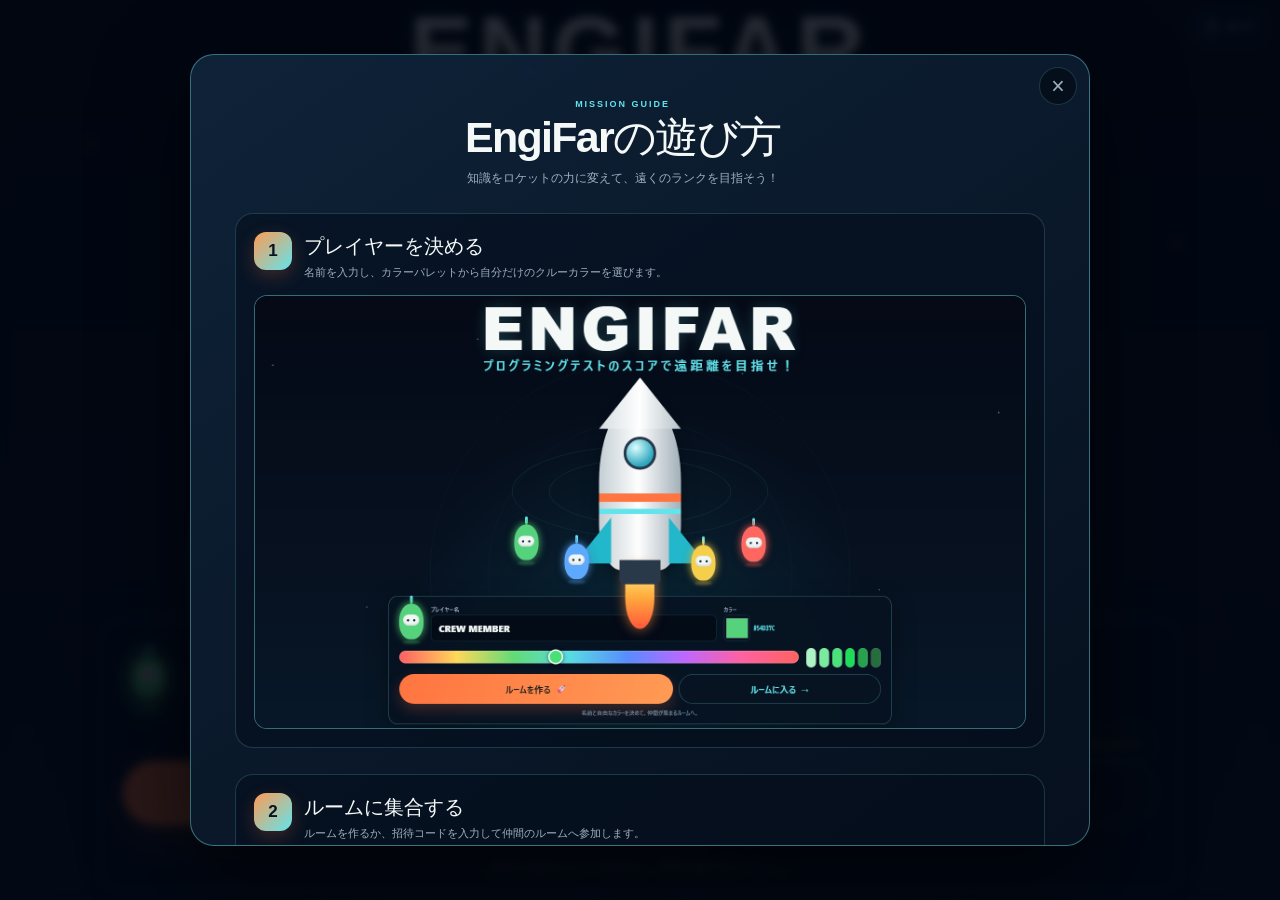
==== commit 31536b96: "feat: synchronize quiz flow and private results" ====
--- a/public/card.html
+++ b/public/card.html
@@ -5,8 +5,8 @@
   <meta name="viewport" content="width=device-width, initial-scale=1, viewport-fit=cover">
   <meta name="theme-color" content="#07111f">
   <title>EngiFar | 自己紹介カード</title>
-  <link rel="stylesheet" href="./style.css?v=20260824-rank">
-  <script type="module" src="./script.js?v=20260825-progress-guard"></script>
+  <link rel="stylesheet" href="./style.css?v=20260826-pr33-ui-port">
+  <script type="module" src="./script.js?v=20260826-pr33-ui-port"></script>
 </head>
 <body>
   <div class="app-shell" id="app" data-page="card">
--- a/public/style.css
+++ b/public/style.css
@@ -353,6 +353,79 @@
   background:
     radial-gradient(circle at 31% 52%, #122232 0 8%, transparent 10%),
     radial-gradient(circle at 69% 52%, #122232 0 8%, transparent 10%);
+}
+
+.crew-avatar--svg {
+  border: 0;
+  border-radius: 0;
+  background: transparent;
+  box-shadow: none;
+  filter: drop-shadow(0 8px 14px rgba(0, 0, 0, .28)) drop-shadow(0 0 10px var(--crew-color, #54d37c));
+}
+
+.crew-avatar--svg::before,
+.crew-avatar--svg::after {
+  content: none;
+}
+
+.crew-avatar-svg {
+  display: block;
+  width: 100%;
+  height: 100%;
+}
+
+.room-avatar-field {
+  position: absolute;
+  z-index: 4;
+  inset: 4% 3% 2%;
+  touch-action: none;
+}
+
+.room-field-avatar {
+  position: absolute;
+  width: 48px;
+  height: 64px;
+  padding: 0;
+  cursor: grab;
+  transform: translate(-50%, -50%);
+  transition: filter .18s ease, scale .18s ease;
+}
+
+.room-field-avatar.is-dragging {
+  z-index: 8;
+  cursor: grabbing;
+  scale: 1.08;
+  animation: none;
+}
+
+.room-field-avatar.is-reacting {
+  animation: room-avatar-reaction .58s ease;
+}
+
+.room-field-avatar-label {
+  position: absolute;
+  left: 50%;
+  bottom: -8px;
+  padding: 2px 6px;
+  border-radius: 999px;
+  color: #07111f;
+  background: var(--lime);
+  font-size: 7px;
+  font-weight: 900;
+  translate: -50% 0;
+}
+
+@keyframes room-avatar-reaction {
+  0%, 100% { rotate: 0deg; scale: 1; }
+  30% { rotate: -12deg; scale: 1.08; }
+  65% { rotate: 12deg; scale: 1.08; }
+}
+
+@media (prefers-reduced-motion: reduce) {
+  .crew-avatar,
+  .room-field-avatar.is-reacting {
+    animation: none;
+  }
 }
 
 .crew-avatar--tiny { --crew-size: 28px; box-shadow: 0 0 9px var(--crew-color); }
@@ -3089,10 +3162,21 @@
 .crew-results header span { color:var(--lime); font-size:8px; font-weight:900; letter-spacing:.12em; }
 .crew-results header strong { font-size:11px; }
 .crew-results > p { margin:5px 0 0; color:var(--muted); font-size:9px; }
+.team-result-overview { display:grid; grid-template-columns:minmax(120px,.9fr) minmax(110px,.7fr); align-items:center; gap:8px; margin-top:7px; padding:7px; border:1px solid rgba(98,228,236,.16); border-radius:10px; background:rgba(98,228,236,.04); }
+.team-result-overview svg { width:100%; max-height:150px; }
+.team-result-overview dl { display:grid; gap:5px; margin:0; }
+.team-result-overview dl div { display:flex; justify-content:space-between; gap:8px; padding:5px 7px; border-radius:7px; background:rgba(7,17,31,.62); }
+.team-result-overview dt { color:var(--muted); font-size:8px; font-weight:800; }
+.team-result-overview dd { margin:0; color:var(--lime); font-size:11px; font-weight:900; }
+.result-privacy-control { display:flex; flex-wrap:wrap; align-items:center; gap:6px; margin-top:7px; }
+.result-privacy-control .secondary-button { min-height:30px; padding:5px 10px; font-size:8px; white-space:nowrap; }
+.result-privacy-control small { flex-basis:100%; color:var(--quiet); font-size:7px; line-height:1.4; }
 .crew-results ol { display:grid; gap:4px; max-height:86px; margin-top:6px; padding:0; overflow:auto; list-style:none; counter-reset:crew-rank; }
 .crew-results li { counter-increment:crew-rank; display:grid; grid-template-columns:22px minmax(0,1fr) auto auto; align-items:center; gap:6px; padding:5px 7px; border-radius:8px; background:rgba(98,228,236,.06); font-size:9px; }
 .crew-results li::before { content:counter(crew-rank); color:var(--cyan); font-weight:900; text-align:center; }
 .crew-results li.is-you { outline:1px solid rgba(201,247,101,.38); background:rgba(201,247,101,.08); }
+.crew-results li.is-private { opacity:.72; }
+.crew-results li.is-private::before { content:"—"; }
 .crew-results-name { overflow:hidden; font-weight:900; text-overflow:ellipsis; white-space:nowrap; }
 .crew-results-detail { color:var(--muted); white-space:nowrap; }
 .crew-results-score { color:var(--lime); font-size:12px; font-weight:900; white-space:nowrap; }
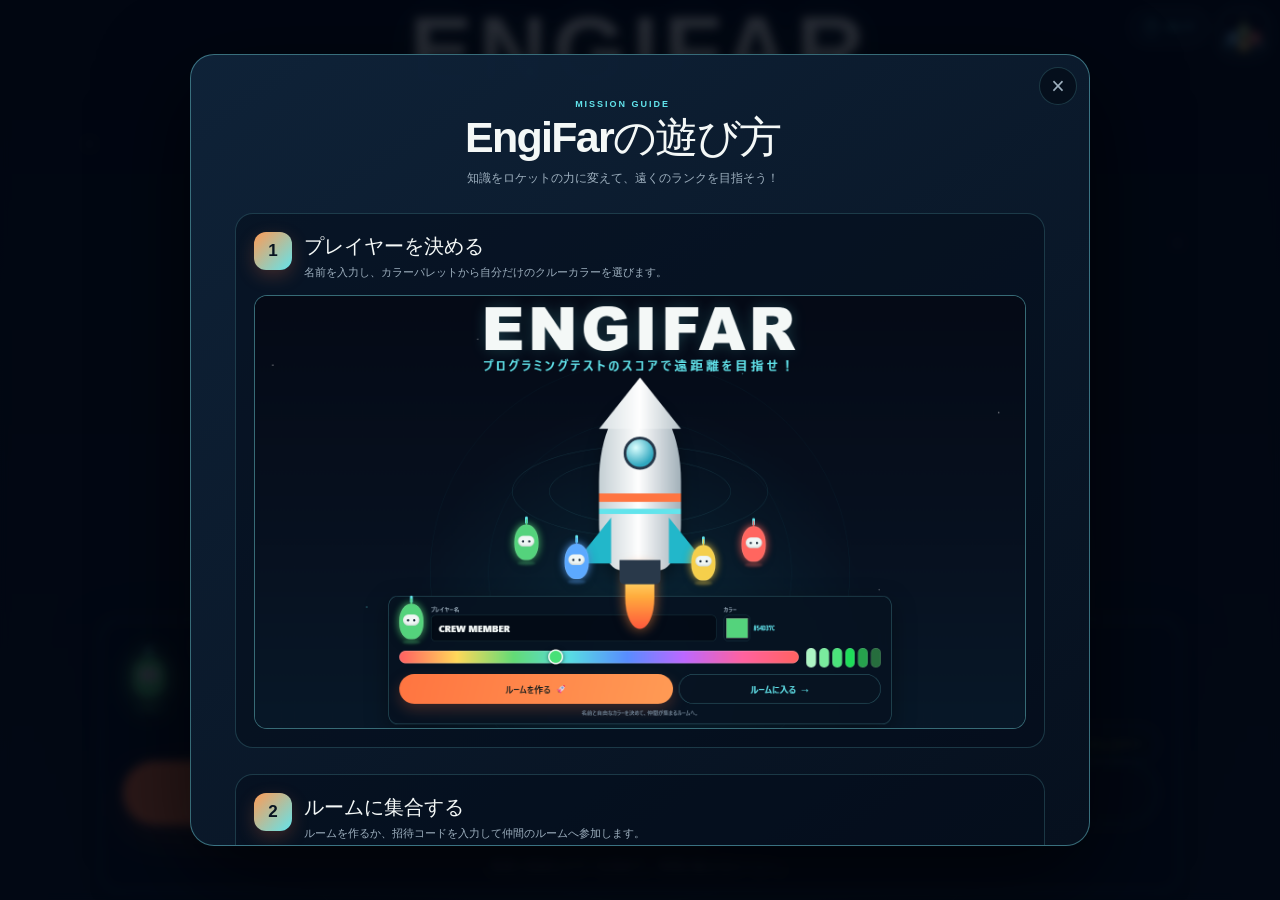
==== commit 7871d679: "ロゴ適応とのUI変更" ====
--- a/public/card.html
+++ b/public/card.html
@@ -4,9 +4,13 @@
   <meta charset="UTF-8">
   <meta name="viewport" content="width=device-width, initial-scale=1, viewport-fit=cover">
   <meta name="theme-color" content="#07111f">
+  <meta name="apple-mobile-web-app-title" content="EngiFar">
+  <link rel="icon" type="image/svg+xml" href="/assets/rogo/EngiFar_rogo.svg">
+  <link rel="apple-touch-icon" sizes="180x180" href="/apple-touch-icon.png">
+  <link rel="manifest" href="/site.webmanifest">
   <title>EngiFar | 自己紹介カード</title>
-  <link rel="stylesheet" href="./style.css?v=20260826-pr33-ui-port">
-  <script type="module" src="./script.js?v=20260826-pr33-ui-port"></script>
+  <link rel="stylesheet" href="./style.css?v=20260827-corner-logo">
+  <script type="module" src="./script.js?v=20260826-flight-score"></script>
 </head>
 <body>
   <div class="app-shell" id="app" data-page="card">
@@ -14,7 +18,7 @@
 
     <header class="topbar">
       <a class="brand" id="result-back-top" href="./result.html" aria-label="リザルトへ戻る">
-        <span class="brand-mark" aria-hidden="true">E</span>
+        <img class="brand-mark" src="./assets/rogo/EngiFar_rogo.svg" alt="" aria-hidden="true">
         <span><strong>EngiFar</strong><small>CREW PROFILE</small></span>
       </a>
       <div class="route-chip route-chip--complete"><span>05</span> CARD READY</div>
@@ -41,7 +45,7 @@
           <div class="card-rank-metric"><dt>RANK</dt><dd id="card-rank">大空飛行級</dd></div>
           <div><dt>OUTPUT</dt><dd><b id="card-power">0</b>%</dd></div>
           <div><dt>SAFETY</dt><dd><b id="card-safety">0</b>%</dd></div>
-          <div class="card-distance-metric"><dt>DISTANCE</dt><dd><b id="card-altitude">0</b> km</dd></div>
+          <div class="card-distance-metric"><dt id="card-distance-label">DISTANCE</dt><dd><b id="card-altitude">0</b> <span id="card-distance-unit">km</span></dd></div>
         </dl>
 
         <p class="save-note"><span aria-hidden="true">↓</span> PNG画像として端末に保存できます。</p>
--- a/public/style.css
+++ b/public/style.css
@@ -165,19 +165,15 @@
 }
 
 .brand-mark {
-  display: grid;
-  place-items: center;
+  display: block;
   width: 34px;
   height: 34px;
   flex: 0 0 auto;
   border: 1px solid rgba(98, 228, 236, .46);
   border-radius: 10px;
-  color: #08121f;
   background: linear-gradient(135deg, var(--cyan), var(--orange-bright));
   box-shadow: 0 0 22px rgba(98, 228, 236, .16);
-  font-family: "Arial Black", "Segoe UI", sans-serif;
-  font-size: 18px;
-  font-weight: 900;
+  object-fit: cover;
 }
 
 .brand > span:last-child {
@@ -835,10 +831,13 @@
 .quiz-head-side {
   display: flex;
   align-items: center;
+  flex-wrap: wrap;
+  justify-content: flex-end;
   gap: 7px;
 }
 
 .category-chip,
+.technology-chip,
 .difficulty-chip {
   display: inline-flex;
   align-items: center;
@@ -854,6 +853,12 @@
   border: 1px solid rgba(98, 228, 236, .3);
   color: var(--cyan);
   background: rgba(98, 228, 236, .08);
+}
+
+.technology-chip {
+  border: 1px solid rgba(184, 137, 255, .32);
+  color: #d9c2ff;
+  background: rgba(184, 137, 255, .1);
 }
 
 .difficulty-chip {
@@ -970,7 +975,7 @@
 }
 
 .question-copy pre {
-  overflow: hidden;
+  overflow: auto;
   margin: 0;
   min-height: 64px;
   padding: 14px 16px;
@@ -979,9 +984,69 @@
   color: var(--lime);
   background: rgba(13, 28, 18, .72);
   font: 800 clamp(13px, 1.7vw, 18px)/1.5 ui-monospace, "Cascadia Code", "Yu Gothic UI", monospace;
+  text-align: left;
+  white-space: pre-wrap;
+  overflow-wrap: normal;
+  tab-size: 2;
+}
+
+.quiz-syntax-token {
+  font: inherit;
+}
+
+.quiz-syntax-token--keyword {
+  color: var(--orange-bright);
+}
+
+.quiz-syntax-token--string {
+  color: var(--lime);
+}
+
+.quiz-syntax-token--number {
+  color: #d8a8ff;
+}
+
+.quiz-syntax-token--function {
+  color: var(--cyan);
+}
+
+.quiz-syntax-token--property {
+  color: #78bfff;
+}
+
+.quiz-syntax-token--type {
+  color: #ffd48a;
+}
+
+.quiz-syntax-token--identifier {
+  color: #e2edf1;
+}
+
+.quiz-syntax-token--punctuation {
+  color: #91a8b8;
+}
+
+.quiz-syntax-token--comment {
+  color: #7f948d;
+  font-style: italic;
+}
+
+.quiz-syntax-token--blank {
+  display: inline-block;
+  min-width: 4.4em;
+  margin-inline: .16em;
+  padding: 0 .34em .03em;
+  border: 1px solid rgba(255, 155, 85, .7);
+  border-bottom: 2px solid var(--lime);
+  border-radius: 6px;
+  color: #fff9d8;
+  background: linear-gradient(180deg, rgba(255, 117, 65, .28), rgba(201, 247, 101, .1));
+  box-shadow: 0 0 0 2px rgba(255, 117, 65, .08), 0 0 14px rgba(255, 155, 85, .24);
+  font-weight: 950;
+  letter-spacing: .12em;
+  line-height: 1.22;
   text-align: center;
-  white-space: pre-wrap;
-  overflow-wrap: anywhere;
+  text-shadow: 0 0 8px rgba(255, 255, 255, .24);
 }
 
 .answer-grid {
@@ -1761,6 +1826,51 @@
   animation: panel-enter .55s ease both;
 }
 
+.result-view-tabs {
+  display: grid;
+  grid-template-columns: repeat(2, minmax(0, 1fr));
+  gap: 5px;
+  margin-bottom: 11px;
+  padding: 4px;
+  border: 1px solid rgba(98, 228, 236, .2);
+  border-radius: 13px;
+  background: rgba(3, 12, 24, .62);
+}
+
+.result-view-tab {
+  min-height: 36px;
+  padding: 7px 10px;
+  border-radius: 9px;
+  color: var(--muted);
+  background: transparent;
+  cursor: pointer;
+  font-size: 10px;
+  font-weight: 900;
+  letter-spacing: .08em;
+  transition: color .15s ease, background .15s ease, box-shadow .15s ease;
+}
+
+.result-view-tab:hover,
+.result-view-tab:focus-visible {
+  color: var(--text);
+  outline: 1px solid rgba(98, 228, 236, .48);
+}
+
+.result-view-tab.is-active {
+  color: #07111f;
+  background: linear-gradient(135deg, var(--cyan), var(--lime));
+  box-shadow: 0 4px 14px rgba(98, 228, 236, .16);
+}
+
+.result-view-pane {
+  min-width: 0;
+  animation: result-pane-enter .2s ease both;
+}
+
+@keyframes result-pane-enter {
+  from { opacity: 0; transform: translateY(4px); }
+}
+
 .result-panel h1 {
   margin: 7px 0 8px;
   font-family: "Arial Black", "Yu Gothic UI", sans-serif;
@@ -2181,6 +2291,7 @@
   }
 
   .category-chip,
+  .technology-chip,
   .difficulty-chip {
     height: 23px;
     padding-inline: 7px;
@@ -3147,6 +3258,8 @@
 .result-avatar .crew-avatar { --crew-size: 50px; }
 .result-rank-row span { color:var(--quiet); font-size:8px; font-weight:900; letter-spacing:.13em; }
 .result-rank-row strong { color:var(--rank-color,var(--lime)); font-size:clamp(15px,2vw,22px); }
+.result-rank-value { display:grid; min-width:0; justify-items:end; gap:1px; text-align:right; }
+.result-rank-value small { max-width:min(58vw,360px); overflow:hidden; color:var(--muted); font-size:7px; font-weight:800; line-height:1.35; text-overflow:ellipsis; white-space:nowrap; }
 .result-data-grid { display:grid; grid-template-columns:minmax(210px,1fr) minmax(175px,.82fr); align-items:center; gap:8px; margin:10px 0; }
 .radar-card { min-width:0; margin:0; padding:4px; border:1px solid var(--line); border-radius:15px; background:rgba(4,13,25,.58); }
 .radar-chart { display:block; width:100%; height:auto; max-height:230px; }
@@ -3158,6 +3271,7 @@
 .result-data-grid .result-metrics dd b { font-size:clamp(24px,3vw,34px); }
 .result-data-grid .metric-altitude dd b { font-size:clamp(18px,2.7vw,30px); letter-spacing:-.05em; }
 .crew-results { margin:-3px 0 9px; padding:8px 10px; border:1px solid rgba(201,247,101,.25); border-radius:12px; background:rgba(4,13,25,.58); }
+.crew-results.result-view-pane { margin:0 0 9px; padding:12px; }
 .crew-results header { display:flex; align-items:center; justify-content:space-between; gap:8px; }
 .crew-results header span { color:var(--lime); font-size:8px; font-weight:900; letter-spacing:.12em; }
 .crew-results header strong { font-size:11px; }
@@ -3171,7 +3285,7 @@
 .result-privacy-control { display:flex; flex-wrap:wrap; align-items:center; gap:6px; margin-top:7px; }
 .result-privacy-control .secondary-button { min-height:30px; padding:5px 10px; font-size:8px; white-space:nowrap; }
 .result-privacy-control small { flex-basis:100%; color:var(--quiet); font-size:7px; line-height:1.4; }
-.crew-results ol { display:grid; gap:4px; max-height:86px; margin-top:6px; padding:0; overflow:auto; list-style:none; counter-reset:crew-rank; }
+.crew-results ol { display:grid; gap:4px; max-height:132px; margin-top:6px; padding:0; overflow:auto; list-style:none; counter-reset:crew-rank; }
 .crew-results li { counter-increment:crew-rank; display:grid; grid-template-columns:22px minmax(0,1fr) auto auto; align-items:center; gap:6px; padding:5px 7px; border-radius:8px; background:rgba(98,228,236,.06); font-size:9px; }
 .crew-results li::before { content:counter(crew-rank); color:var(--cyan); font-weight:900; text-align:center; }
 .crew-results li.is-you { outline:1px solid rgba(201,247,101,.38); background:rgba(201,247,101,.08); }
@@ -3185,6 +3299,7 @@
 .card-mini-metrics .card-distance-metric { grid-column:1/-1; display:flex; align-items:center; justify-content:space-between; gap:10px; }
 .card-distance-metric dt { flex:0 0 auto; }
 .card-distance-metric dd { min-width:0; text-align:right; }
+.card-distance-metric dd span { color:var(--muted); font-size:.68em; font-weight:800; }
 .card-rank-metric dd { color:var(--lime); font-size:15px; font-weight:900; }
 #card-altitude { font-size:clamp(12px,1.5vw,18px); letter-spacing:-.04em; }
 
@@ -3205,7 +3320,8 @@
   .result-panel h1{font-size:clamp(22px,7vw,30px)}
   .result-avatar .crew-avatar{--crew-size:32px}
   .result-rank-row{padding:6px 8px}.result-data-grid{grid-template-columns:minmax(150px,1.08fr) minmax(116px,.72fr);gap:5px;margin:6px 0}.radar-chart{max-height:174px}.radar-label{font-size:8px}.result-data-grid .result-metrics{gap:4px}.result-data-grid .result-metrics>div{padding:6px 8px;border-radius:10px}.result-data-grid .result-metrics dt{font-size:8px}.result-data-grid .result-metrics dt small{display:none}.result-data-grid .result-metrics dd{margin-top:2px}.result-data-grid .result-metrics dd b{font-size:20px}.result-data-grid .metric-altitude dd b{font-size:15px}.result-data-grid .result-metrics dd span{font-size:8px}.radar-card figcaption{display:none}
-  .crew-results{margin-bottom:6px;padding:6px 7px}.crew-results ol{max-height:58px}.crew-results li{grid-template-columns:18px minmax(0,1fr) auto;padding:4px 5px}.crew-results-detail{display:none}
+  .result-view-tabs{margin-bottom:7px;padding:3px}.result-view-tab{min-height:32px;padding:5px 7px;font-size:9px}
+  .crew-results{margin-bottom:6px;padding:6px 7px}.crew-results.result-view-pane{padding:8px}.crew-results ol{max-height:92px}.crew-results li{grid-template-columns:18px minmax(0,1fr) auto;padding:4px 5px}.crew-results-detail{display:none}
 }
 
 @media (max-height:620px) and (min-width:700px) {
@@ -3220,6 +3336,7 @@
   .result-panel h1{font-size:24px;margin-block:4px}
   .result-rank-row{margin-top:3px;padding:5px 8px}
   .result-panel{padding:7px 9px}
+  .result-view-tabs{margin-bottom:4px;padding:2px}.result-view-tab{min-height:25px;padding:3px 6px;font-size:8px}
   .result-data-grid{grid-template-columns:1fr;gap:3px;margin:3px 0}
   .radar-card{height:96px;overflow:hidden}
   .radar-chart{height:90px;max-height:90px}
@@ -3228,6 +3345,7 @@
   .result-data-grid .result-metrics .metric-altitude{display:block}
   .result-data-grid .result-metrics>div{padding:4px 7px}
   .result-data-grid .result-metrics dd b{font-size:21px}
+  .crew-results.result-view-pane{padding:6px 8px}.crew-results ol{max-height:58px}
 }
 
 @media (orientation:landscape) and (max-height:560px) and (min-width:600px) {
@@ -3265,6 +3383,20 @@
 
 /* Mission guide popup */
 .room-header-actions { display:flex; align-items:center; gap:8px; }
+.home-corner-logo {
+  position:absolute;
+  z-index:11;
+  top:var(--safe-top);
+  right:var(--safe-right);
+  width:48px;
+  height:48px;
+  overflow:hidden;
+  border:1px solid var(--line-strong);
+  border-radius:14px;
+  background:var(--night);
+  box-shadow:0 8px 24px rgba(0,0,0,.34),0 0 20px rgba(98,228,236,.12);
+}
+.home-corner-logo img { display:block; width:100%; height:100%; object-fit:cover; }
 .guide-open-button {
   display:inline-flex;
   align-items:center;
@@ -3282,7 +3414,7 @@
   backdrop-filter:blur(8px);
 }
 .guide-open-button span { display:grid; place-items:center; width:17px; height:17px; border:1px solid currentColor; border-radius:50%; font-size:11px; }
-.guide-open-button--home { position:absolute; z-index:10; top:max(10px,env(safe-area-inset-top)); right:max(12px,env(safe-area-inset-right)); }
+.guide-open-button--home { position:absolute; z-index:10; top:var(--safe-top); right:calc(var(--safe-right) + 60px); }
 .guide-open-button:hover { color:var(--text); background:rgba(18,42,65,.92); }
 
 .guide-layer { position:relative; z-index:200; }
@@ -3329,7 +3461,8 @@
 .guide-finish-button { display:flex; align-items:center; justify-content:center; width:min(100%,390px); min-height:48px; margin:20px auto 0; border-radius:999px; color:#091321; background:linear-gradient(135deg,var(--orange),var(--orange-bright)); font-weight:900; cursor:pointer; box-shadow:0 12px 28px rgba(255,117,65,.25); }
 
 @media (max-width:620px) {
-  .guide-open-button--home { top:max(66px,calc(env(safe-area-inset-top) + 58px)); }
+  .home-corner-logo { width:42px; height:42px; border-radius:12px; }
+  .guide-open-button--home { top:max(62px,calc(env(safe-area-inset-top) + 54px)); right:var(--safe-right); }
   body.guide-open .guide-modal { width:calc(100% - 16px); max-height:92dvh; border-radius:18px; }
   .guide-scroll { max-height:92dvh; padding:21px 12px 24px; }
   .guide-heading { padding-inline:24px; }
